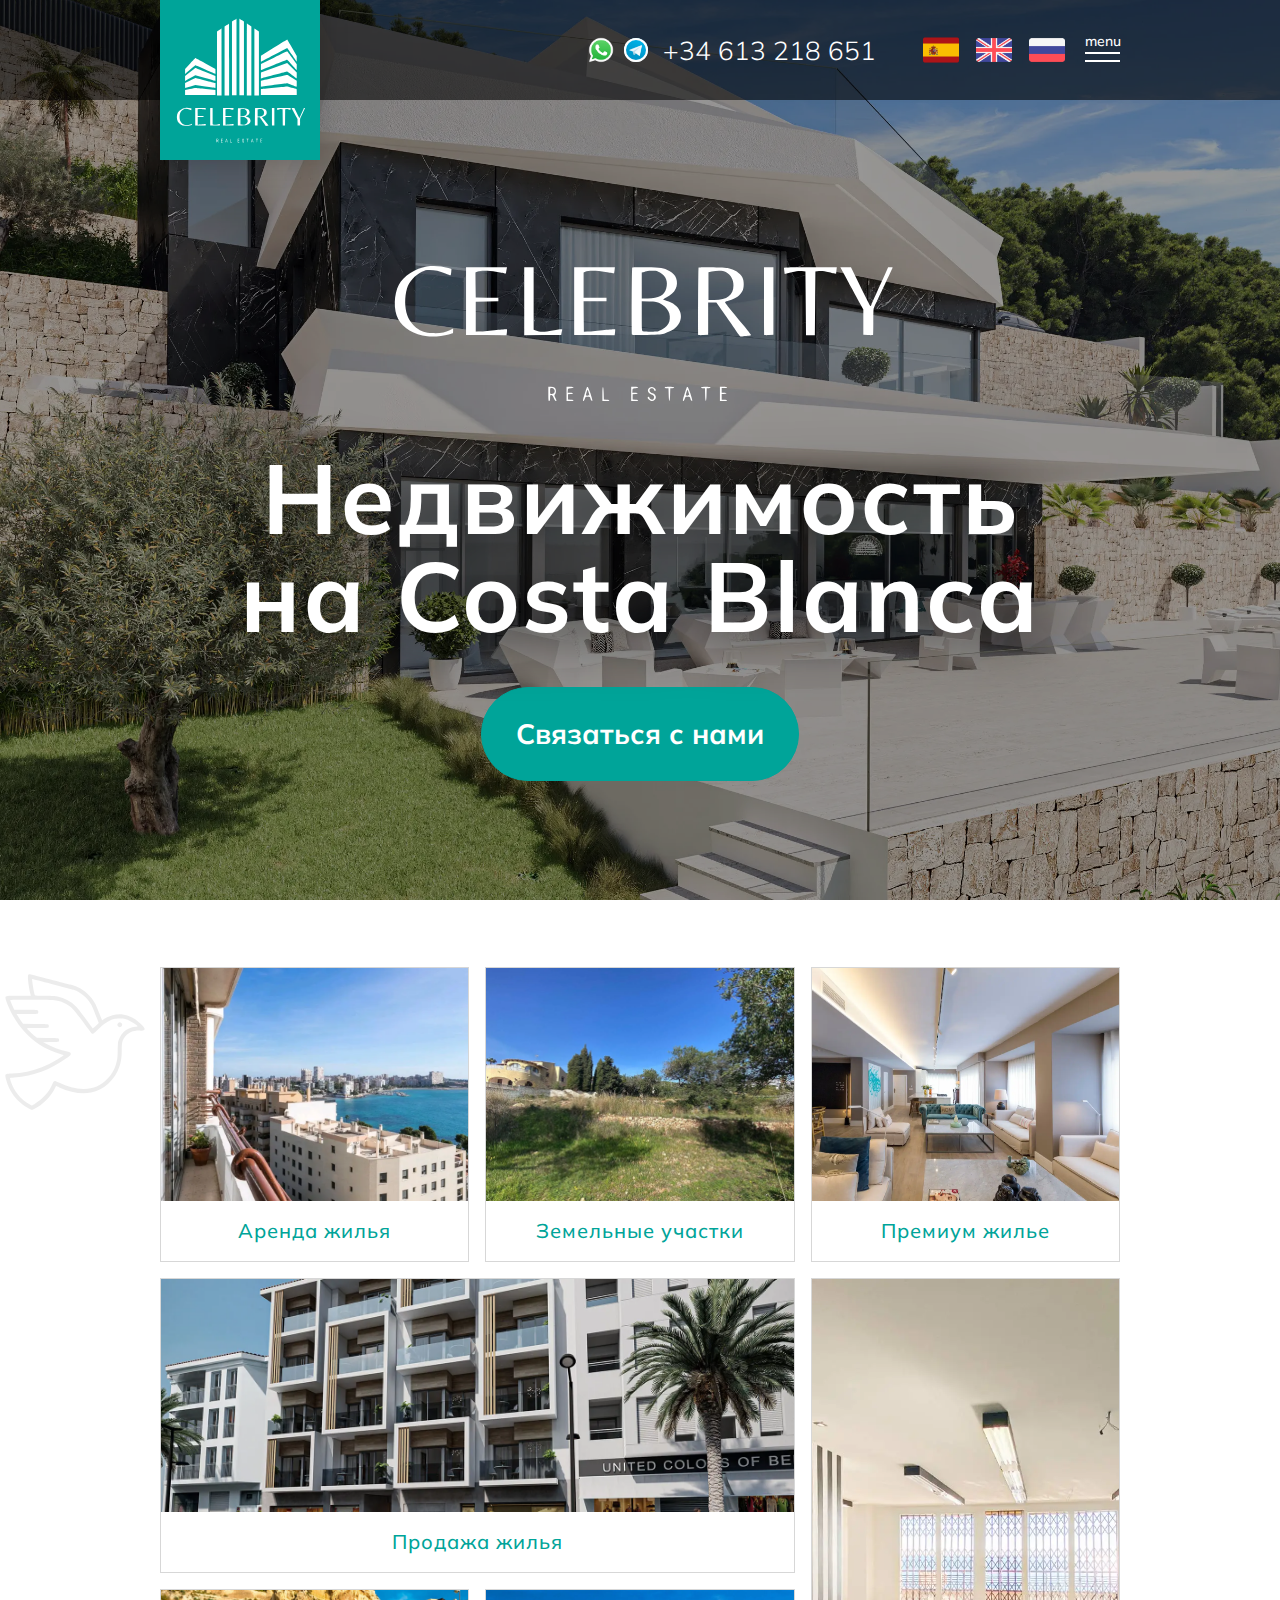
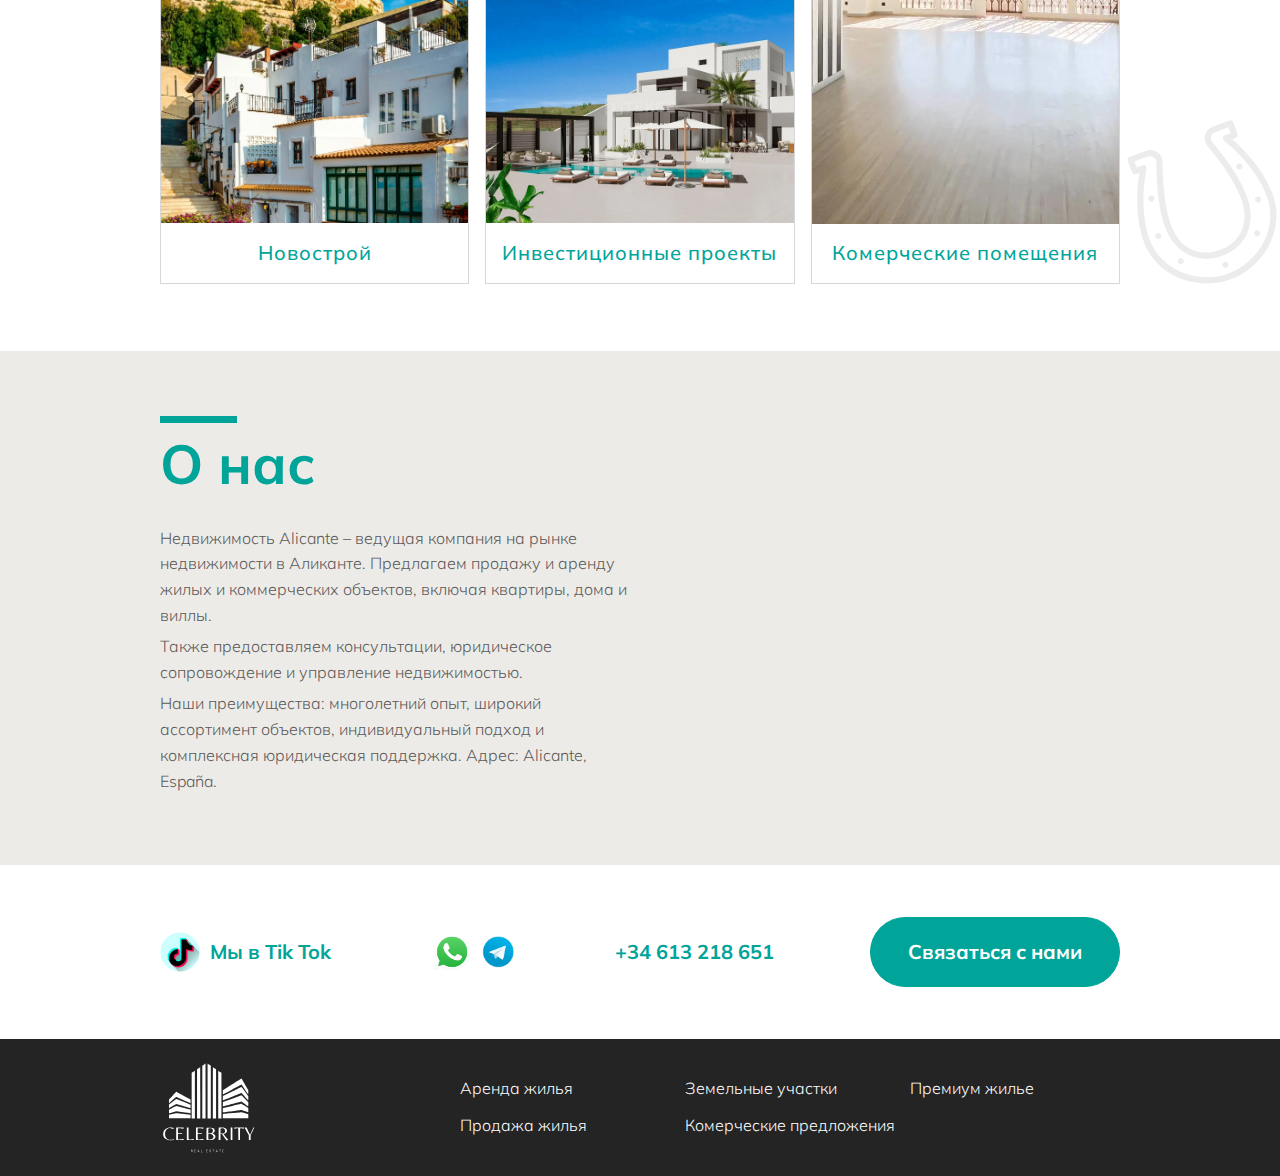
==== index.html @ 7ca01391 "Add files via upload" ====
<!DOCTYPE html>
<html lang="en">
   <head>
   <meta charset="UTF-8" />
   <meta http-equiv="X-UA-Compatible" content="IE=edge" />
   <meta name="viewport" content="width=device-width, initial-scale=1.0" />
   <link rel="stylesheet" href="css/style.min.css?_v=20241216195826" />
   <link rel="stylesheet" href="files/nouislider.min.css?_v=20241216195826" />
   <link rel="stylesheet" href="files/swiper-bundle.min.css?_v=20241216195826" />
   <title>Главная</title>
</head>

   <body>
      <header class="header">
   <div class="header__container _container">
      <div class="header__body">
         <div class="header__logo-container">
            <a href="/" class="header__logo">
               <img src="img/header-logo.svg" alt="" />
            </a>
         </div>
         <div class="header__contacns">
            <a href="" class="header__whatsapp">
               <picture><source srcset="img/whatsap.webp" type="image/webp"><img src="img/whatsap.png" alt="whatsap" /></picture>
            </a>
            <a href="" class="header__telegram">
               <picture><source srcset="img/telegram.webp" type="image/webp"><img src="img/telegram.png" alt="telegram" /></picture>
            </a>
            <a href="tel:+34 613 218 651" class="header__phone">+34 613 218 651</a>
         </div>
         <div class="header__lang">
            <a href="" class="header__lang-item">
               <picture><source srcset="img/spain.webp" type="image/webp"><img src="img/spain.png" alt="" /></picture>
            </a>
            <a href="" class="header__lang-item">
               <picture><source srcset="img/uk.webp" type="image/webp"><img src="img/uk.png" alt="" /></picture>
            </a>
            <a href="" class="header__lang-item">
               <picture><source srcset="img/russia.webp" type="image/webp"><img src="img/russia.png" alt="" /></picture>
            </a>
         </div>
         
         <div class="header__menu menu">
            <button type="button" class="menu__icon icon-menu">
               <span></span>
            </button>
            <nav class="menu__body">
               <ul class="menu__list">
                  <li><a href="about.html" class="menu__link">Про нас</a></li>
                  <li><a href="contact.html" class="menu__link">Контакты</a></li>
                  <li><a href="category.html" class="menu__link">Категории</a></li>
               </ul>
               <div class="header__lang-mobile">
                  <a href="" class="header__lang-item">
                     <picture><source srcset="img/spain.webp" type="image/webp"><img src="img/spain.png" alt="" /></picture>
                  </a>
                  <a href="" class="header__lang-item">
                     <picture><source srcset="img/uk.webp" type="image/webp"><img src="img/uk.png" alt="" /></picture>
                  </a>
                  <a href="" class="header__lang-item">
                     <picture><source srcset="img/russia.webp" type="image/webp"><img src="img/russia.png" alt="" /></picture>
                  </a>
               </div>
            </nav>
         </div>
      </div>
   </div>
</header>

      <main>
         <section class="main-block">
            <picture><source srcset="img/main-bg.webp" type="image/webp"><img src="img/main-bg.png" alt="bg" /></picture>
            <div class="main-block__body">
               <div class="main-block__logo">
                  <img src="img/logoррр.svg" alt="" />
               </div>
               <h1 class="main-block__title">
                  Недвижимость
                  <br />
                  на Costa Blanca
               </h1>
               <a href="#" class="main-block__button">Связаться с нами</a>
            </div>
         </section>
         <section class="main-categories">
            <div class="main-categories__container _container">
               <svg class="bird-svg">
                  <use xlink:href="img/sprite.svg#bird"></use>
               </svg>
               <svg class="podk-svg">
                  <use xlink:href="img/sprite.svg#podk"></use>
               </svg>
               <div class="main-categories__body">
                  <div class="main-categories__items">
                     <a href="usluga.html" class="main-categories__item">
                        <div class="main-categories__item-background">Аренда жилья</div>
                        <div class="main-categories__item-image">
                           <picture><source srcset="img/first-cat.webp" type="image/webp"><img src="img/first-cat.png" alt="category" /></picture>
                        </div>
                        <div class="main-categories__item-title">Аренда жилья</div>
                     </a>
                     <a href="usluga.html" class="main-categories__item">
                        <div class="main-categories__item-background">Земельные участки</div>
                        <div class="main-categories__item-image">
                           <picture><source srcset="img/second-cat.webp" type="image/webp"><img src="img/second-cat.png" alt="category" /></picture>
                        </div>
                        <div class="main-categories__item-title">Земельные участки</div>
                     </a>
                     <a href="usluga.html" class="main-categories__item">
                        <div class="main-categories__item-background">Премиум жилье</div>
                        <div class="main-categories__item-image">
                           <picture><source srcset="img/third-cat.webp" type="image/webp"><img src="img/third-cat.png" alt="category" /></picture>
                        </div>
                        <div class="main-categories__item-title">Премиум жилье</div>
                     </a>
                     <a href="usluga.html" class="main-categories__item item-width">
                        <div class="main-categories__item-background">Продажа жилья</div>
                        <div class="main-categories__item-image">
                           <picture><source srcset="img/fourth-cat.webp" type="image/webp"><img src="img/fourth-cat.png" alt="category" /></picture>
                        </div>
                        <div class="main-categories__item-title">Продажа жилья</div>
                     </a>
                     <a href="usluga.html" class="main-categories__item item-hight">
                        <div class="main-categories__item-background">Комерческие помещения</div>
                        <div class="main-categories__item-image">
                           <picture><source srcset="img/fifth-cat.webp" type="image/webp"><img src="img/fifth-cat.png" alt="category" /></picture>
                        </div>
                        <div class="main-categories__item-title">Комерческие помещения</div>
                     </a>
                     <a href="usluga.html" class="main-categories__item">
                        <div class="main-categories__item-background">Новострой</div>
                        <div class="main-categories__item-image">
                           <picture><source srcset="img/sisth-cat.webp" type="image/webp"><img src="img/sisth-cat.png" alt="category" /></picture>
                        </div>
                        <div class="main-categories__item-title">Новострой</div>
                     </a>
                     <a href="usluga.html" class="main-categories__item">
                        <div class="main-categories__item-background">Инвестиционные проекты</div>
                        <div class="main-categories__item-image">
                           <picture><source srcset="img/sevent-cat.webp" type="image/webp"><img src="img/sevent-cat.png" alt="category" /></picture>
                        </div>
                        <div class="main-categories__item-title">Инвестиционные проекты</div>
                     </a>
                  </div>
               </div>
            </div>
         </section>
         <section class="main-about">
            <div class="main-about__content">
               <div class="main-about__container _container">
                  <div class="main-about__body">
                     <h2 class="main-about__title">О нас</h2>
                     <div class="main-about__text">
                        <p>
                           Недвижимость Alicante – ведущая компания на рынке недвижимости в Аликанте. Предлагаем продажу и аренду жилых и
                           коммерческих объектов, включая квартиры, дома и виллы.
                        </p>
                        <p>Также предоставляем консультации, юридическое сопровождение и управление недвижимостью.</p>
                        <p>
                           Наши преимущества: многолетний опыт, широкий ассортимент объектов, индивидуальный подход и комплексная
                           юридическая поддержка. Адрес: Alicante, España.
                        </p>
                     </div>
                  </div>
               </div>
            </div>
            <div id="map" class="main-about__map">
               <iframe
                  src="https://www.google.com/maps/embed?pb=!1m18!1m12!1m3!1d8849.447703614947!2d-0.4992832993451067!3d38.354716152362414!2m3!1f0!2f0!3f0!3m2!1i1024!2i768!4f13.1!3m3!1m2!1s0xd6235da3b9dab4b%3A0x1d7da872ac0b81e3!2z0JDQu9C40LrQsNC90YLQtSwg0JjRgdC_0LDQvdC40Y8!5e0!3m2!1sru!2sua!4v1733934860591!5m2!1sru!2sua"
                  width="600"
                  height="450"
                  style="border: 0"
                  allowfullscreen=""
                  loading="lazy"
                  referrerpolicy="no-referrer-when-downgrade"></iframe>
            </div>
         </section>
         <section class="main-contacts">
            <div class="main-contacts__container _container">
               <div class="main-contacts__body">
                  <a href="#" class="main-contacts__tiktok">
                     <div class="main-contacts__tiktok-image">
                        <picture><source srcset="img/tik-tok.webp" type="image/webp"><img src="img/tik-tok.png" alt="tiktok" /></picture>
                     </div>
                     <div class="main-contacts__tiktok-text">Мы в Tik Tok</div>
                  </a>
                  <div class="main-contacts__contacns">
                     <a href="" class="main-contacts__whatsapp">
                        <picture><source srcset="img/whatsap.webp" type="image/webp"><img src="img/whatsap.png" alt="whatsap" /></picture>
                     </a>
                     <a href="" class="main-contacts__telegram">
                        <picture><source srcset="img/telegram.webp" type="image/webp"><img src="img/telegram.png" alt="telegram" /></picture>
                     </a>
                  </div>
                  <a href="tel:+34 613 218 651" class="main-contacts__phone">+34 613 218 651</a>
                  <a href="#" class="main-contacts__button">Связаться с нами</a>
               </div>
            </div>
         </section>
      </main>
      <footer class="footer">
   <div class="footer__container _container">
      <div class="footer__body">
         <a href="/" class="footer__logo">
            <img src="img/header-logo.svg" alt="" />
         </a>
         <div class="footer__menu">
            <nav class="footer__menu-body">
               <ul class="footer__menu-list">
                  <li><a href="" class="footer__menu-link">Аренда жилья</a></li>
                  <li><a href="" class="footer__menu-link">Земельные участки</a></li>
                  <li><a href="" class="footer__menu-link">Премиум жилье</a></li>
                  <li><a href="" class="footer__menu-link">Продажа жилья</a></li>
                  <li><a href="" class="footer__menu-link">Комерческие предложения</a></li>
               </ul>
            </nav>
         </div>
      </div>
   </div>
</footer>


      <script src="files/jquery-3.7.1.min.js?_v=20241216195826"></script>
      <script src="files/swiper-bundle.min.js?_v=20241216195826"></script>
      <script src="js/app.min.js?_v=20241216195826"></script>
   </body>
</html>
---- css/style.min.css ----
@charset "UTF-8";@font-face{font-family:Mulish;font-display:swap;src:url(../fonts/Mulish-Black.woff2) format("woff2"),url(../fonts/Mulish-Black.woff) format("woff");font-weight:900;font-style:normal}@font-face{font-family:Mulish;font-display:swap;src:url(../fonts/Mulish-Bold.woff2) format("woff2"),url(../fonts/Mulish-Bold.woff) format("woff");font-weight:700;font-style:normal}@font-face{font-family:Mulish;font-display:swap;src:url(../fonts/Mulish-ExtraBold.woff2) format("woff2"),url(../fonts/Mulish-ExtraBold.woff) format("woff");font-weight:800;font-style:normal}@font-face{font-family:Mulish;font-display:swap;src:url(../fonts/Mulish-ExtraLight.woff2) format("woff2"),url(../fonts/Mulish-ExtraLight.woff) format("woff");font-weight:200;font-style:normal}@font-face{font-family:Mulish;font-display:swap;src:url(../fonts/Mulish-Light.woff2) format("woff2"),url(../fonts/Mulish-Light.woff) format("woff");font-weight:300;font-style:normal}@font-face{font-family:Mulish;font-display:swap;src:url(../fonts/Mulish-Medium.woff2) format("woff2"),url(../fonts/Mulish-Medium.woff) format("woff");font-weight:500;font-style:normal}@font-face{font-family:Mulish;font-display:swap;src:url(../fonts/Mulish-SemiBold.woff2) format("woff2"),url(../fonts/Mulish-SemiBold.woff) format("woff");font-weight:600;font-style:normal}@font-face{font-family:Mulish;font-display:swap;src:url(../fonts/Mulish-Regular.woff2) format("woff2"),url(../fonts/Mulish-Regular.woff) format("woff");font-weight:400;font-style:normal}*{padding:0;margin:0;border:0}*,:after,:before{-webkit-box-sizing:border-box;box-sizing:border-box}:active,:focus{outline:0}a:active,a:focus{outline:0}aside,footer,header,nav{display:block}body,html{height:100%;width:100%;font-size:100%;line-height:1;font-size:14px;-ms-text-size-adjust:100%;-moz-text-size-adjust:100%;-webkit-text-size-adjust:100%}button,input,textarea{font-family:inherit}input::-ms-clear{display:none}button{cursor:pointer}button::-moz-focus-inner{padding:0;border:0}a,a:visited{text-decoration:none}a:hover{text-decoration:none}ul li{list-style:none}img{vertical-align:top}h1,h2,h3,h4,h5,h6{font-size:inherit;font-weight:400}body{overflow-x:hidden;background:#fff;font-family:Mulish}main{overflow:hidden}._container{max-width:1920px;margin:0 auto;padding:0 300px;width:100%}::-webkit-scrollbar{width:5px}::-webkit-scrollbar-thumb{width:3px;border-radius:40px;background:#00a499}._lock{overflow:hidden}.filter::after{content:"";position:fixed;top:0;left:0;width:100vw;height:100vh;background:rgba(119,119,119,.5058823529);z-index:100}.filter::before{content:"";position:fixed;top:50%;left:50%;width:150px;height:150px;-webkit-transform:translate(-50%,-50%);-ms-transform:translate(-50%,-50%);transform:translate(-50%,-50%);border:3px solid transparent;border-top:3px solid #00a499;border-bottom:3px solid #00a499;border-radius:50%;z-index:10;-webkit-animation:spin 1.8s linear infinite;animation:spin 1.8s linear infinite;z-index:101}@-webkit-keyframes spin{from{-webkit-transform:translate(-50%,-50%) rotate(0);transform:translate(-50%,-50%) rotate(0)}to{-webkit-transform:translate(-50%,-50%) rotate(360deg);transform:translate(-50%,-50%) rotate(360deg)}}@keyframes spin{from{-webkit-transform:translate(-50%,-50%) rotate(0);transform:translate(-50%,-50%) rotate(0)}to{-webkit-transform:translate(-50%,-50%) rotate(360deg);transform:translate(-50%,-50%) rotate(360deg)}}.header{display:-webkit-box;display:-ms-flexbox;display:flex;height:157px;top:0;background-color:rgba(0,0,0,.569);position:absolute;width:100%;z-index:100}.header.header-green{background-color:#00a499}.header.header-green .header__phone:hover{color:#fff;opacity:.7}.header__body{display:-webkit-box;display:-ms-flexbox;display:flex;width:100%;height:157px}.header__logo-container{display:-webkit-box;display:-ms-flexbox;display:flex;padding:26px;background-color:#00a499;width:205px;height:206px;-webkit-filter:drop-shadow(0 0 13.5px rgba(0, 0, 0, .2));filter:drop-shadow(0 0 13.5px rgba(0, 0, 0, .2))}.header__logo{display:-webkit-box;display:-ms-flexbox;display:flex;position:relative;width:155px;z-index:2}.header__logo img{position:absolute;top:0;left:0;width:100%;height:100%;-o-object-fit:cover;object-fit:cover;fill:#fff}.header__contacns{display:-webkit-box;display:-ms-flexbox;display:flex;-webkit-box-align:center;-ms-flex-align:center;align-items:center;margin-left:auto}.header__whatsapp{display:-webkit-box;display:-ms-flexbox;display:flex;position:relative;width:26px;height:26px;aspect-ratio:1/1;margin:0 5px}.header__whatsapp img{position:absolute;top:0;left:0;width:100%;height:100%;-o-object-fit:cover;object-fit:cover;-webkit-transition:all .1s;transition:all .1s}.header__whatsapp:hover img{-webkit-transform:scale(1.1);-ms-transform:scale(1.1);transform:scale(1.1);-webkit-transition:all .1s;transition:all .1s}.header__telegram{display:-webkit-box;display:-ms-flexbox;display:flex;-webkit-box-pack:center;-ms-flex-pack:center;justify-content:center;-webkit-box-align:center;-ms-flex-align:center;align-items:center;position:relative;width:24px;height:24px;aspect-ratio:1/1;margin:0 5px;-webkit-transition:all .1s;transition:all .1s;border-radius:50%;background:#fff;padding:2px}.header__telegram::before{content:"";position:absolute;top:0;left:0;width:100%;height:100%;border-radius:50%;border:2.3px solid #fff;z-index:3}.header__telegram img{position:absolute;top:0;left:0;width:100%;height:100%;-o-object-fit:cover;object-fit:cover}.header__telegram:hover{-webkit-transform:scale(1.1);-ms-transform:scale(1.1);transform:scale(1.1);-webkit-transition:all .1s;transition:all .1s}.header__phone{display:-webkit-box;display:-ms-flexbox;display:flex;font-size:26px;line-height:39px;color:#fff;font-weight:300;white-space:nowrap;margin-left:10px;-webkit-transition:all .3s;transition:all .3s}.header__phone:hover{color:#00a499;-webkit-transition:all .3s;transition:all .3s}.header__lang-mobile{display:none}.header__lang{display:-webkit-box;display:-ms-flexbox;display:flex;-webkit-box-align:center;-ms-flex-align:center;align-items:center;margin-left:30px}.header__lang-item{display:-webkit-box;display:-ms-flexbox;display:flex;width:36px;height:26px;position:relative;margin-left:17px;-webkit-transition:all .1s;transition:all .1s}.header__lang-item img{position:absolute;top:0;left:0;width:100%;height:100%;-o-object-fit:cover;object-fit:cover}.header__lang-item:hover{-webkit-transform:scale(.97);-ms-transform:scale(.97);transform:scale(.97);-webkit-transition:all .1s;transition:all .1s}.menu{margin:auto 0 auto 20px;display:-webkit-box;display:-ms-flexbox;display:flex}.menu__icon{display:-webkit-box;display:-ms-flexbox;display:flex;width:35px;height:38px;-webkit-box-align:center;-ms-flex-align:center;align-items:center;-webkit-box-pack:center;-ms-flex-pack:center;justify-content:center;background:0 0;position:relative;margin-top:5px;z-index:20}.menu__icon.show span{background:0 0;-webkit-transition:all .3s;transition:all .3s}.menu__icon.show span::before{font-size:0;width:70%;height:1px;background:#000;top:18px;-webkit-transform:rotate(45deg);-ms-transform:rotate(45deg);transform:rotate(45deg);-webkit-transition:all .3s;transition:all .3s}.menu__icon.show span::after{background:#000;height:1px;width:70%;-webkit-transform:rotate(-45deg);-ms-transform:rotate(-45deg);transform:rotate(-45deg);bottom:18px;-webkit-transition:all .3s;transition:all .3s}.menu__icon span{width:100%;height:2px;background:#fff;display:-webkit-box;display:-ms-flexbox;display:flex;-webkit-transition:all .3s;transition:all .3s}.menu__icon span::before{content:"menu";position:absolute;top:0;color:#fff;font-size:14px;line-height:100%;color:#fff;font-weight:500;-webkit-transition:all .3s;transition:all .3s}.menu__icon span::after{content:"";position:absolute;bottom:10px;width:100%;height:2px;background:#fff;-webkit-transition:all .3s;transition:all .3s}.menu__body{position:absolute;overflow:hidden;right:0;background:#fff;width:100%;height:100%;top:0;display:-webkit-box;display:-ms-flexbox;display:flex;-webkit-box-align:center;-ms-flex-align:center;align-items:center;display:flex;width:0;opacity:0;visibility:hidden;-webkit-transition:all .6s;transition:all .6s;z-index:10}.menu__body.show{width:100%;opacity:1;visibility:visible;-webkit-transition:all .6s;transition:all .6s}.menu__list{display:-webkit-box;display:-ms-flexbox;display:flex;max-width:1210px;margin:0 auto;width:100%;padding-left:40px;-webkit-box-pack:center;-ms-flex-pack:center;justify-content:center;-webkit-box-align:center;-ms-flex-align:center;align-items:center}.menu__list li{margin:0 15px}.menu__list li a{font-size:26px;line-height:120%;color:#000;font-weight:400;-webkit-transition:all .3s;transition:all .3s}.menu__list li a:hover{color:#00a499;-webkit-transition:all .3s;transition:all .3s}.main-block{position:relative;width:100%;min-height:100vh;display:-webkit-box;display:-ms-flexbox;display:flex;-webkit-box-pack:center;-ms-flex-pack:center;justify-content:center;-webkit-box-align:center;-ms-flex-align:center;align-items:center;padding-top:200px;background-color:rgba(0,0,0,.388)}.main-block img{position:absolute;top:0;left:0;width:100%;height:100%;-o-object-fit:cover;object-fit:cover;z-index:-1}.main-block__body{display:-webkit-box;display:-ms-flexbox;display:flex;-webkit-box-orient:vertical;-webkit-box-direction:normal;-ms-flex-direction:column;flex-direction:column;-webkit-box-pack:center;-ms-flex-pack:center;justify-content:center;-webkit-box-align:center;-ms-flex-align:center;align-items:center}.main-block__logo{display:-webkit-box;display:-ms-flexbox;display:flex;width:536px;height:145px;position:relative;margin-bottom:44px;z-index:2}.main-block__logo img{position:absolute;top:0;left:0;width:100%;height:100%;-o-object-fit:cover;object-fit:cover}.main-block__title{font-size:98px;letter-spacing:2px;text-align:center;color:#fff;font-weight:700;-webkit-filter:drop-shadow(1.59px 2.544px 28.5px #000);filter:drop-shadow(1.59px 2.544px 28.5px #000);margin-bottom:42px}.main-block__button{display:-webkit-box;display:-ms-flexbox;display:flex;-webkit-box-pack:center;-ms-flex-pack:center;justify-content:center;-webkit-box-align:center;-ms-flex-align:center;align-items:center;font-size:28px;line-height:100%;color:#fffffe;font-weight:700;width:318px;height:94px;border-radius:47px;background-color:#00a499;border:1px solid #00a499;-webkit-transition:all .3s;transition:all .3s;text-align:center;margin-bottom:60px}.main-block__button:hover{color:#00a499;background:#fff;-webkit-transition:all .3s;transition:all .3s}.main-categories{padding:67px 0}.main-categories.categories-page{padding:0}.main-categories.categories-page .bird-svg{top:20px}.main-categories__container{position:relative}.main-categories__body{display:-webkit-box;display:-ms-flexbox;display:flex;-webkit-box-orient:vertical;-webkit-box-direction:normal;-ms-flex-direction:column;flex-direction:column}.main-categories__title{font-size:68px;line-height:150%;color:#00a499;font-weight:700;margin-bottom:30px;display:-webkit-box;display:-ms-flexbox;display:flex;-webkit-box-orient:vertical;-webkit-box-direction:normal;-ms-flex-direction:column;flex-direction:column}.main-categories__title::before{content:"";width:77px;height:9px;background-color:#00a499}.main-categories__items{display:-ms-grid;display:grid;-ms-grid-columns:(1fr)[3];grid-template-columns:repeat(3,1fr);gap:16px}.main-categories__item{display:-webkit-box;display:-ms-flexbox;display:flex;-webkit-box-orient:vertical;-webkit-box-direction:normal;-ms-flex-direction:column;flex-direction:column;background-color:#fff;border:1px solid #d7d7d7;height:295px;position:relative}.main-categories__item:hover .main-categories__item-background{opacity:.929;-webkit-transition:all .3s;transition:all .3s}.main-categories__item.item-width{-ms-grid-column:1;-ms-grid-column-span:2;grid-column:1/3}.main-categories__item.item-width .main-categories__item-background::before{content:"";position:absolute;top:15px;left:15px;width:90%;height:75%;border-top:1px solid #fff;border-left:1px solid #fff}.main-categories__item.item-width .main-categories__item-background::after{content:"";position:absolute;bottom:15px;right:15px;width:90%;height:75%;border-bottom:1px solid #fff;border-right:1px solid #fff}.main-categories__item.item-hight{height:100%;-ms-grid-column:3;-ms-grid-column-span:1;grid-column:3/4;-ms-grid-row:2;-ms-grid-row-span:2;grid-row:2/4}.main-categories__item.item-hight .main-categories__item-title{height:66px}.main-categories__item.item-hight .main-categories__item-background::before{content:"";position:absolute;top:15px;left:15px;width:80%;height:88%;border-top:1px solid #fff;border-left:1px solid #fff}.main-categories__item.item-hight .main-categories__item-background::after{content:"";position:absolute;bottom:15px;right:15px;width:80%;height:88%;border-bottom:1px solid #fff;border-right:1px solid #fff}.main-categories__item-background{position:absolute;width:100%;height:100%;background-color:#00a399;border:1px solid #b2b2b4;z-index:5;display:-webkit-box;display:-ms-flexbox;display:flex;-webkit-box-pack:center;-ms-flex-pack:center;justify-content:center;-webkit-box-align:center;-ms-flex-align:center;align-items:center;text-align:center;font-size:24px;letter-spacing:1px;line-height:155%;color:#fff;font-weight:700;padding:30px;opacity:0;-webkit-transition:all .3s;transition:all .3s}.main-categories__item-background::before{content:"";position:absolute;top:15px;left:15px;width:80%;height:75%;border-top:1px solid #fff;border-left:1px solid #fff}.main-categories__item-background::after{content:"";position:absolute;bottom:15px;right:15px;width:80%;height:75%;border-bottom:1px solid #fff;border-right:1px solid #fff}.main-categories__item-image{display:-webkit-box;display:-ms-flexbox;display:flex;width:100%;height:100%;position:relative}.main-categories__item-image img{position:absolute;top:0;left:0;width:100%;height:100%;-o-object-fit:cover;object-fit:cover}.main-categories__item-title{display:-webkit-box;display:-ms-flexbox;display:flex;-webkit-box-align:center;-ms-flex-align:center;align-items:center;-webkit-box-pack:center;-ms-flex-pack:center;justify-content:center;font-size:24px;letter-spacing:1px;line-height:100%;color:#00a499;font-weight:500;padding:0 10px;height:75px;text-align:center}.bird-svg{position:absolute;left:0;top:0;width:301px;height:292px;opacity:.071}.podk-svg{position:absolute;right:0;-webkit-transform:rotate(-20deg);-ms-transform:rotate(-20deg);transform:rotate(-20deg);bottom:0;width:282px;height:307px;opacity:.071}.main-about{background:#edebe7}.main-about__container{display:-webkit-box;display:-ms-flexbox;display:flex;-webkit-box-align:center;-ms-flex-align:center;align-items:center}.main-about__body{width:50%;padding:65px 0}.main-about__content{-webkit-box-flex:0;-ms-flex:0 0 100%;flex:0 0 100%;display:-webkit-box;display:-ms-flexbox;display:flex}.main-about__title{font-size:68px;line-height:150%;color:#00a499;font-weight:700;margin-bottom:30px;display:-webkit-box;display:-ms-flexbox;display:flex;-webkit-box-orient:vertical;-webkit-box-direction:normal;-ms-flex-direction:column;flex-direction:column}.main-about__title::before{content:"";width:77px;height:9px;background-color:#00a499}.main-about__text{display:-webkit-box;display:-ms-flexbox;display:flex;-webkit-box-orient:vertical;-webkit-box-direction:normal;-ms-flex-direction:column;flex-direction:column}.main-about__text p{font-size:16px;line-height:162%;color:#5a5959;font-weight:300;font-family:Mulish;margin-bottom:5px}.main-about__map iframe{max-width:100%;width:100%}.main-contacts{display:-webkit-box;display:-ms-flexbox;display:flex;padding:52px 0}.main-contacts__body{display:-webkit-box;display:-ms-flexbox;display:flex;-webkit-box-align:center;-ms-flex-align:center;align-items:center;-webkit-box-pack:justify;-ms-flex-pack:justify;justify-content:space-between;max-width:1100px;margin:0 auto}.main-contacts__tiktok{display:-webkit-box;display:-ms-flexbox;display:flex;-webkit-box-align:center;-ms-flex-align:center;align-items:center;margin-right:10px}.main-contacts__tiktok img{position:absolute;top:0;left:0;width:100%;height:100%;-o-object-fit:cover;object-fit:cover}.main-contacts__tiktok:hover .main-contacts__tiktok-image{-webkit-transform:scale(1.1);-ms-transform:scale(1.1);transform:scale(1.1);-webkit-transition:all .1s;transition:all .1s}.main-contacts__tiktok-image{display:-webkit-box;display:-ms-flexbox;display:flex;position:relative;width:52px;height:52px;margin-right:10px;-webkit-transition:all .1s;transition:all .1s}.main-contacts__tiktok-image img{position:absolute;top:0;left:0;width:100%;height:100%;-o-object-fit:cover;object-fit:cover}.main-contacts__tiktok-text{font-size:26px;line-height:150%;color:#00a499;font-weight:700;white-space:nowrap}.main-contacts__contacns{display:-webkit-box;display:-ms-flexbox;display:flex;-webkit-box-align:center;-ms-flex-align:center;align-items:center;margin:0 10px}.main-contacts__whatsapp{display:-webkit-box;display:-ms-flexbox;display:flex;position:relative;width:52px;height:52px;margin:0 5px;-webkit-transition:all .1s;transition:all .1s}.main-contacts__whatsapp img{position:absolute;top:0;left:0;width:100%;height:100%;-o-object-fit:cover;object-fit:cover;-webkit-transition:all .1s;transition:all .1s}.main-contacts__whatsapp:hover img{-webkit-transform:scale(1.1);-ms-transform:scale(1.1);transform:scale(1.1);-webkit-transition:all .1s;transition:all .1s}.main-contacts__telegram{display:-webkit-box;display:-ms-flexbox;display:flex;position:relative;width:42px;height:42px;margin:0 5px;-webkit-transition:all .1s;transition:all .1s}.main-contacts__telegram img{position:absolute;top:0;left:0;width:100%;height:100%;-o-object-fit:cover;object-fit:cover}.main-contacts__telegram:hover{-webkit-transform:scale(1.1);-ms-transform:scale(1.1);transform:scale(1.1);-webkit-transition:all .1s;transition:all .1s}.main-contacts__phone{display:-webkit-box;display:-ms-flexbox;display:flex;font-size:26px;line-height:150%;color:#00a499;font-weight:700;white-space:nowrap;margin:0 10px;-webkit-transition:all .3s;transition:all .3s}.main-contacts__phone:hover{opacity:.7;-webkit-transition:all .3s;transition:all .3s}.main-contacts__button{display:-webkit-box;display:-ms-flexbox;display:flex;-webkit-box-pack:center;-ms-flex-pack:center;justify-content:center;-webkit-box-align:center;-ms-flex-align:center;align-items:center;font-size:28px;line-height:100%;color:#fffffe;font-weight:700;width:318px;height:94px;border-radius:47px;background-color:#00a499;border:1px solid #00a499;-webkit-transition:all .3s;transition:all .3s;text-align:center;margin-left:10px}.main-contacts__button:hover{color:#00a499;background:#fff;-webkit-transition:all .3s;transition:all .3s}.footer{background-color:#242424}.footer__body{display:-webkit-box;display:-ms-flexbox;display:flex;-webkit-box-align:center;-ms-flex-align:center;align-items:center;-webkit-box-pack:justify;-ms-flex-pack:justify;justify-content:space-between;padding:22px 0}.footer__logo{display:-webkit-box;display:-ms-flexbox;display:flex;width:96px;height:93px;position:relative}.footer__logo img{position:absolute;top:0;left:0;width:100%;height:100%;-o-object-fit:cover;object-fit:cover}.footer__menu-list{display:-webkit-box;display:-ms-flexbox;display:flex}.footer__menu-list a{font-size:16px;line-height:137%;color:#fff;font-weight:300;margin-left:30px;-webkit-transition:all .3s;transition:all .3s}.footer__menu-list a:hover{color:#00a399;-webkit-transition:all .3s;transition:all .3s}.breadcrumbs{padding:228px 0 30px}.breadcrumbs__body{display:-webkit-box;display:-ms-flexbox;display:flex;-ms-flex-wrap:wrap;flex-wrap:wrap}.breadcrumbs__first{font-size:14px;line-height:100%;color:#5a5959;font-weight:400;white-space:nowrap;padding:5px 0}.breadcrumbs__slasch{font-size:14px;line-height:100%;color:#5a5959;font-weight:400;margin:0 5px;padding:5px 0}.breadcrumbs__second{font-size:14px;line-height:100%;color:#5a5959;font-weight:400;white-space:nowrap;padding:5px 0}.breadcrumbs__third{font-size:14px;line-height:100%;color:#5a5959;font-weight:400;white-space:nowrap;padding:5px 0}.breadcrumbs__fourth{font-size:14px;line-height:100%;color:#5a5959;font-weight:400;white-space:nowrap;padding:5px 0}.breadcrumbs__fifth{font-size:14px;line-height:100%;color:#00a499;font-weight:400;white-space:nowrap;padding:5px 0}.contact__map{position:relative;width:100%;padding-bottom:24%}.contact__map iframe{position:absolute;top:0;left:0;width:100%;height:100%;-o-object-fit:cover;object-fit:cover}.usluga__container{position:relative}.usluga__container .bird-svg{top:100px;left:0}.usluga__container .podk-svg{bottom:70px;right:0;left:auto}.usluga__body{display:-webkit-box;display:-ms-flexbox;display:flex;-webkit-box-orient:vertical;-webkit-box-direction:normal;-ms-flex-direction:column;flex-direction:column}.usluga__title{font-size:68px;line-height:150%;color:#00a499;font-weight:700;margin-bottom:30px;display:-webkit-box;display:-ms-flexbox;display:flex;-webkit-box-orient:vertical;-webkit-box-direction:normal;-ms-flex-direction:column;flex-direction:column}.usluga__title::before{content:"";width:77px;height:9px;background-color:#00a499}.usluga-filter-title{font-size:20px;letter-spacing:1px;line-height:40px;color:#00a499;font-weight:700;margin-bottom:15px;white-space:nowrap}.usluga-filters{display:-webkit-box;display:-ms-flexbox;display:flex;-webkit-box-pack:justify;-ms-flex-pack:justify;justify-content:space-between;padding:30px 25px;border:1px solid #b2b2b4;margin-bottom:38px}.usluga-filter{display:-webkit-box;display:-ms-flexbox;display:flex;-webkit-box-orient:vertical;-webkit-box-direction:normal;-ms-flex-direction:column;flex-direction:column;width:100%;margin:0 20px}.usluga-filter__select{position:relative;width:100%;position:relative;display:-webkit-box;display:-ms-flexbox;display:flex}.usluga-filter__select.rotate::before{-webkit-transform:rotate(180deg) translateY(50%);-ms-transform:rotate(180deg) translateY(50%);transform:rotate(180deg) translateY(50%);-webkit-transition:all .3s;transition:all .3s}.usluga-filter__select::before{content:"";position:absolute;right:10px;top:50%;width:13px;height:7px;background:url(../img/arrow.svg) 0 0/100% 100% no-repeat;-webkit-transform:translateY(-50%);-ms-transform:translateY(-50%);transform:translateY(-50%);cursor:pointer;-webkit-transition:all .3s;transition:all .3s}.usluga-filter__select span{font-size:16px;letter-spacing:0;line-height:113%;color:#5a5959;font-weight:500;padding:9px 32px 9px 12px;border-radius:5px;background-color:#f2f2f2;border:1px solid #d9d9d9;width:100%;display:-webkit-box;display:-ms-flexbox;display:flex;cursor:pointer}.usluga-filter__select ul{border-radius:5px;background-color:#f2f2f2;border:1px solid #d9d9d9;position:absolute;top:100%;width:100%;display:none;z-index:10;-webkit-transform:translateY(3px);-ms-transform:translateY(3px);transform:translateY(3px)}.usluga-filter__select li{font-size:16px;letter-spacing:0;line-height:105%;color:#5a5959;font-weight:500;padding:5px 13px;cursor:pointer}.usluga-filter__select li:hover{color:#00a499}.filter-price{display:-webkit-box;display:-ms-flexbox;display:flex;width:100%;max-width:201px}.filter-price .price-range{display:-webkit-box;display:-ms-flexbox;display:flex;width:100%;-webkit-box-pack:justify;-ms-flex-pack:justify;justify-content:space-between;margin-bottom:15px;-webkit-box-align:center;-ms-flex-align:center;align-items:center;font-size:16px;letter-spacing:0;color:#5a5959;font-weight:500}.filter-price .price-range span{display:-webkit-box;display:-ms-flexbox;display:flex;border-radius:5px;background-color:#f2f2f2;border:1px solid #d9d9d9;padding:10px;width:80px}.filter-price #price-slider{height:5px;width:190px;left:4px}.filter-price .noUi-handle{-webkit-box-shadow:none;box-shadow:none;border:none}.filter-price .noUi-horizontal .noUi-handle{width:13px;height:13px;aspect-ratio:1/1;border-radius:50%;background-color:#00a499;top:-4px}.filter-price .noUi-horizontal .noUi-handle::before{display:none}.filter-price .noUi-horizontal .noUi-handle::after{display:none}.filter-price .noUi-target{border:none;background:#ecebe7}.filter-price .noUi-horizontal .noUi-handle{right:-7px;cursor:pointer}.filter-location svg{fill:#00a499;width:14px;height:19px}.filter-area{max-width:120px}.filter-area svg{fill:#00a499;width:17px;height:16px}.filter-room .usluga-filter-title{display:-webkit-box;display:-ms-flexbox;display:flex;-webkit-box-align:center;-ms-flex-align:center;align-items:center}.no-webp .filter-room .usluga-filter-title::before{background:url(../img/room.png) 0 0/100% 100% no-repeat}.filter-room .usluga-filter-title::before{content:"";width:17px;height:18px;margin-right:6px}.filter-type .usluga-filter-title{display:-webkit-box;display:-ms-flexbox;display:flex;-webkit-box-align:center;-ms-flex-align:center;align-items:center}.no-webp .filter-type .usluga-filter-title::before{background:url(../img/home.png) 0 0/100% 100% no-repeat}.filter-type .usluga-filter-title::before{content:"";width:20px;height:18px;margin-right:5px}.usluga__items{display:-ms-grid;display:grid;-ms-grid-columns:(1fr)[3];grid-template-columns:repeat(3,1fr);gap:36px 17px;margin-bottom:47px}.usluga__item{display:-webkit-box;display:-ms-flexbox;display:flex;-webkit-box-orient:vertical;-webkit-box-direction:normal;-ms-flex-direction:column;flex-direction:column;background-color:#fff;border:1px solid #b2b2b4}.usluga__item:hover .usluga__item-title{text-decoration:underline;-webkit-transition:all .3s;transition:all .3s}.usluga__item:hover .usluga__item-image img{-webkit-transform:scale(1.1);-ms-transform:scale(1.1);transform:scale(1.1);-webkit-transition:all .3s;transition:all .3s}.usluga__item-image{position:relative;width:100%;padding-bottom:55%;overflow:hidden}.usluga__item-image img{position:absolute;top:0;left:0;width:100%;height:100%;-o-object-fit:cover;object-fit:cover;-webkit-transition:all .3s;transition:all .3s}.usluga__item-content{display:-webkit-box;display:-ms-flexbox;display:flex;-webkit-box-orient:vertical;-webkit-box-direction:normal;-ms-flex-direction:column;flex-direction:column;padding:22px 20px}.usluga__item-title{font-size:24px;letter-spacing:1px;line-height:141%;text-transform:uppercase;color:#00a499;font-weight:700;margin-bottom:32px;-webkit-transition:all .3s;transition:all .3s}.usluga__item-khars{display:-webkit-box;display:-ms-flexbox;display:flex;-webkit-box-orient:vertical;-webkit-box-direction:normal;-ms-flex-direction:column;flex-direction:column;margin-bottom:38px}.usluga__item-khar{display:-ms-grid;display:grid;-ms-grid-columns:35px 1fr;grid-template-columns:35px 1fr;font-size:24px;line-height:100%;color:#5a5959;font-weight:500}.usluga__item-khar:nth-child(1) svg{width:25px;height:24px}.usluga__item-khar:nth-child(2) svg{width:22px;height:15px;margin-top:5px}.usluga__item-khar:nth-child(3) svg{width:17px;height:23px}.usluga__item-khar:nth-child(4) svg{width:17px;height:21px}.usluga__item-khar:not(:last-child){margin-bottom:20px}.usluga__item-khar svg{fill:#00a499;margin-right:12px}.usluga__item-ptice{font-size:44px;letter-spacing:1px;line-height:100%;color:#00a499;font-weight:800}.usluga__more{font-size:24px;cursor:pointer;color:#00a499;font-weight:500;display:-webkit-box;display:-ms-flexbox;display:flex;-webkit-box-align:center;-ms-flex-align:center;align-items:center;margin:0 auto;-webkit-transition:all .3s;transition:all .3s}.usluga__more:hover svg{-webkit-transform:rotate(170deg);-ms-transform:rotate(170deg);transform:rotate(170deg);-webkit-transition:all .8s;transition:all .8s}.usluga__more svg{width:39px;height:39px;fill:#00a499;margin-left:15px;-webkit-transition:all .8s;transition:all .8s}.usluga-filters-icon{display:none}.usluga-filters__btn{display:none}.usluga__none-posts{-webkit-box-pack:center;-ms-flex-pack:center;justify-content:center;-webkit-box-align:center;-ms-flex-align:center;align-items:center;font-size:26px;text-align:center;-webkit-transition:all .3s;transition:all .3s;color:#00a499;line-height:125%;font-weight:700;-ms-grid-column:1;-ms-grid-column-span:3;grid-column:1/4;padding:20px;display:none}.usluga__none-posts.show{display:-webkit-box;display:-ms-flexbox;display:flex}.single__body{display:-webkit-box;display:-ms-flexbox;display:flex;-webkit-box-orient:vertical;-webkit-box-direction:normal;-ms-flex-direction:column;flex-direction:column}.single__top{display:-webkit-box;display:-ms-flexbox;display:flex;margin-bottom:30px}.single__images{display:-webkit-box;display:-ms-flexbox;display:flex;-webkit-box-orient:vertical;-webkit-box-direction:normal;-ms-flex-direction:column;flex-direction:column;width:100%;height:540px;max-width:600px}.single__content{display:-webkit-box;display:-ms-flexbox;display:flex;-webkit-box-orient:vertical;-webkit-box-direction:normal;-ms-flex-direction:column;flex-direction:column;padding:0 42px}.single__title{font-size:38px;line-height:115%;text-transform:uppercase;color:#00a499;font-weight:700;margin-bottom:50px}.single__item-khars{display:-webkit-box;display:-ms-flexbox;display:flex;-webkit-box-orient:vertical;-webkit-box-direction:normal;-ms-flex-direction:column;flex-direction:column;margin-bottom:50px}.single__item-khars a:hover{color:#00a499;-webkit-transition:all .3s;transition:all .3s}.single__item-khar{display:-ms-grid;display:grid;-ms-grid-columns:38px 1fr;grid-template-columns:38px 1fr;font-size:24px;line-height:105%;-webkit-box-align:start;-ms-flex-align:start;align-items:start;color:#5a5959;font-weight:500;-webkit-transition:all .3s;transition:all .3s}.single__item-khar:nth-child(1) svg{width:25px;height:24px}.single__item-khar:nth-child(2) svg{width:22px;height:15px;margin-top:5px}.single__item-khar:nth-child(3) svg{width:17px;height:23px}.single__item-khar:nth-child(4) svg{width:17px;height:21px}.single__item-khar:not(:last-child){margin-bottom:18px}.single__item-khar svg{fill:#00a499}.single__price{font-size:44px;letter-spacing:1px;line-height:186%;color:#00a499;font-weight:800}.single__button{max-width:200px;border-radius:30px;line-height:110%;border:1px solid #00a499;font-size:18px;padding:19px 24px 19px 24px;-webkit-transition:all .3s;transition:all .3s;color:#00a499;font-weight:700;display:-webkit-box;display:-ms-flexbox;display:flex;-webkit-box-pack:center;-ms-flex-pack:center;justify-content:center;-webkit-box-align:center;-ms-flex-align:center;align-items:center;cursor:pointer}.single__button:hover{background:#00a499;color:#fff;-webkit-transition:all .3s;transition:all .3s}.single__description{display:-webkit-box;display:-ms-flexbox;display:flex;-webkit-box-orient:vertical;-webkit-box-direction:normal;-ms-flex-direction:column;flex-direction:column;margin-bottom:20px}.single__description p{font-size:16px;line-height:162%;color:#5a5959;font-weight:300}.swiper-button-next,.swiper-button-prev{display:-webkit-box;display:-ms-flexbox;display:flex;-webkit-box-pack:center;-ms-flex-pack:center;justify-content:center;-webkit-box-align:center;-ms-flex-align:center;align-items:center;width:43px;height:43px;min-width:43px;border-radius:50%;background-color:#fff;padding:10px}.swiper-button-next::after,.swiper-button-prev::after{display:none}.swiper-button-next svg,.swiper-button-prev svg{fill:#00a399;width:100%;height:100%}.swiper-button-next.swiper-button-disabled,.swiper-button-prev.swiper-button-disabled{opacity:.7!important}.swiper-button-next.swiper-button-disabled svg,.swiper-button-prev.swiper-button-disabled svg{fill:#000}.swiper{width:100%;height:100%;margin-left:auto;margin-right:auto}.swiper-slide{background-size:cover;background-position:center;cursor:pointer}.mySwiper2{height:100%;width:100%;margin-bottom:5px}.mySwiper{height:17%;-webkit-box-sizing:border-box;box-sizing:border-box}.mySwiper .swiper-slide{width:100%;opacity:.7}.mySwiper .swiper-slide-thumb-active{opacity:1}.swiper-slide img{display:block;width:100%;height:100%;-o-object-fit:cover;object-fit:cover}.image-popup{position:fixed;top:0;left:0;width:100%;height:100%;background:rgba(0,0,0,.8);display:-webkit-box;display:-ms-flexbox;display:flex;-webkit-box-align:center;-ms-flex-align:center;align-items:center;-webkit-box-pack:center;-ms-flex-pack:center;justify-content:center;z-index:1000}.image-popup .swiper{width:80%;height:80%}.swiper-wrapper{width:100%;height:100%}.swiper-wrapper.swiper-slide{position:relative;width:85%;height:85%}.swiper-wrapper.swiper-slide img{position:absolute;top:0;left:0;width:100%;height:100%;-o-object-fit:cover;object-fit:cover}.popup-close{position:absolute;top:32px;right:32px;font-size:30px;color:#fff;cursor:pointer}.popup-button-next,.popup-button-prev{position:absolute;top:50%;width:44px;height:44px;min-width:44px;border-radius:50%;-webkit-transform:translateY(-50%);-ms-transform:translateY(-50%);transform:translateY(-50%);font-size:36px;background:#fff;display:-webkit-box;display:-ms-flexbox;display:flex;-webkit-box-pack:center;-ms-flex-pack:center;justify-content:center;-webkit-box-align:center;-ms-flex-align:center;align-items:center;cursor:pointer;padding:10px;z-index:1001}.popup-button-next svg,.popup-button-prev svg{width:100%;height:100%;fill:#00a399}.popup-button-prev{left:30px!important}.popup-button-next{right:30px!important}@media (min-width:768px){.main-about__map{position:relative;-webkit-box-flex:0;-ms-flex:0 0 44%;flex:0 0 44%;height:auto;-webkit-transform:translate(-100%,0);-ms-transform:translate(-100%,0);transform:translate(-100%,0)}.main-about__map iframe{position:absolute;width:100%;height:100%;top:0;left:0;-o-object-fit:cover;object-fit:cover}.main-about{display:-webkit-box;display:-ms-flexbox;display:flex}}@media (max-width:1800px){.bird-svg{width:220px}.podk-svg{width:220px}._container{padding:0 230px}}@media (max-width:1650px){.footer__menu-list{display:-ms-grid;display:grid;-ms-grid-columns:(1fr)[3];grid-template-columns:repeat(3,1fr);gap:15px 0}.footer__menu-list a{margin-left:15px}.bird-svg{width:190px;height:190px}.podk-svg{width:190px;height:190px}._container{padding:0 200px}.usluga-filter-title{font-size:18px}.usluga-filter{margin:0 15px}.filter-location svg{width:12px;height:14px}.filter-area{max-width:120px}.filter-area svg{width:15px;height:14px}.no-webp .filter-room .usluga-filter-title::before{background:url(../img/room.png) 0 0/100% 100% no-repeat}.filter-room .usluga-filter-title::before{content:"";width:14px;height:15px}.no-webp .filter-type .usluga-filter-title::before{background:url(../img/home.png) 0 0/100% 100% no-repeat}.filter-type .usluga-filter-title::before{content:"";width:16px;height:15px}.usluga__container .podk-svg{bottom:90px}.usluga__container .bird-svg{top:140px}.usluga__item-title{font-size:22px}.usluga__item-khar{font-size:22px}.usluga__item-ptice{font-size:40px}.usluga__more{font-size:22px}.usluga__more svg{width:32px;height:32px}.single__title{font-size:34px}.single__content{padding-right:0}.main-categories.categories-page .bird-svg{top:50px}}@media (max-width:1500px){.usluga-filter{margin:0 10px}.single__images{max-width:550px}}@media (max-width:1400px){.bird-svg{width:150px;height:150px}.podk-svg{width:150px;height:150px}._container{padding:0 160px}.header__logo-container{width:160px;height:160px;padding:15px}.header{height:100px}.header__body{height:100px}.main-categories__item-title{font-size:20px}.main-about__title{font-size:55px;margin-bottom:20px}.usluga__title{font-size:55px;margin-bottom:20px}.main-categories__title{font-size:55px;margin-bottom:20px}.main-categories__title::before{height:7px}.main-about__title::before{height:7px}.usluga__title::before{height:7px}.main-contacts__button{height:70px;width:250px;font-size:20px}.main-contacts__phone{font-size:20px}.main-contacts__tiktok-text{font-size:20px}.main-contacts__telegram{width:32px;height:32px}.main-contacts__whatsapp{width:40px;height:40px}.main-contacts__tiktok-image{width:40px;height:40px}.usluga-filter-title{font-size:16px}.usluga-filter__select span{font-size:14px}.usluga-filter__select li{font-size:14px}.filter-location svg{width:10px;height:12px}.filter-area{max-width:120px}.filter-area svg{width:13px;height:12px}.no-webp .filter-room .usluga-filter-title::before{background:url(../img/room.png) 0 0/100% 100% no-repeat}.filter-room .usluga-filter-title::before{content:"";width:12px;height:13px}.no-webp .filter-type .usluga-filter-title::before{background:url(../img/home.png) 0 0/100% 100% no-repeat}.filter-type .usluga-filter-title::before{content:"";width:14px;height:13px}.usluga__item-title{font-size:20px;margin-bottom:20px}.usluga__item-khar{font-size:20px}.usluga__item-ptice{font-size:36px}.usluga__item-khars{margin-bottom:25px}.usluga__more{font-size:20px}.usluga__more svg{width:28px;height:28px}.breadcrumbs{padding-top:190px}.single__title{font-size:30px}.single__images{max-width:500px}.single__item-khar{font-size:22px}.single__price{font-size:40px}}@media (max-width:1250px){._container{padding:0 140px}.header__logo-container{width:100px;height:100px}.bird-svg{width:130px;height:130px}.podk-svg{width:130px;height:130px}.header{height:70px}.header__body{height:70px}.header__phone{font-size:18px}.header__whatsapp{width:20px;height:20px}.header__telegram{width:18px;height:18px}.header__lang-item{width:25px;height:20px}.main-block__logo{width:400px;height:100px}.main-block__title{font-size:75px}.main-block__button{font-size:20px}.main-block__button{width:250px;height:70px}.main-categories__item-title{font-size:18px;padding:15px 10px}.footer__menu-list{display:-ms-grid;display:grid;-ms-grid-columns:(1fr)[2];grid-template-columns:repeat(2,1fr);gap:15px 10px}.usluga__item-title{font-size:18px}.usluga__item-ptice{font-size:30px}.usluga__item-khar{font-size:18px}.usluga__item-khar:nth-child(1) svg{width:22px;height:20px}.usluga__item-khar:nth-child(2) svg{width:20px;height:14px;margin-top:3px}.usluga__item-khar:nth-child(3) svg{width:15px;height:19px}.usluga__item-khar:nth-child(4) svg{width:17px;height:21px}.usluga__item-khar:not(:last-child){margin-bottom:15px}.usluga__item-khar svg{fill:#00a499;margin-right:10px}.usluga__item-khar{-ms-grid-columns:30px 1fr;grid-template-columns:30px 1fr}.usluga__item-content{padding:15px}.usluga-filters{-ms-flex-wrap:wrap;flex-wrap:wrap}.filter-price{width:30%}.filter-location{width:30%;max-width:100%}.filter-area{width:30%;max-width:100%}.filter-room{width:47%}.filter-type{width:47%}.breadcrumbs{padding-top:125px}.single__images{width:50%;height:450px}.single__title{font-size:28px;margin-bottom:30px}.single__content{padding-left:30px}.single__item-khars{margin-bottom:30px}.single__item-khar{font-size:20px}.menu__list li a{font-size:20px}.contact__map{padding-bottom:35%}}@media (max-width:1080px){.main-block__title{font-size:60px}.single__title{font-size:26px}.single__price{font-size:38px}.contact__map{padding-bottom:40%}}@media (max-width:992px){.main-about__title{font-size:40px}.usluga__title{font-size:40px;line-height:120%}.main-categories__title{font-size:40px;line-height:120%}.main-about__title::before{width:55px;height:5px;margin-bottom:15px}.main-categories__title::before{width:55px;height:5px;margin-bottom:15px}.usluga__title::before{width:55px;height:5px;margin-bottom:10px}.main-about__body{padding:40px 0}._container{width:100%;padding:0 25px}.main-categories__items{-ms-grid-columns:(1fr)[2];grid-template-columns:repeat(2,1fr)}.main-categories__container{padding:0 130px}.main-categories__item.item-width{-ms-grid-column:1;-ms-grid-column-span:1;grid-column:1/2}.main-categories__item.item-hight{-ms-grid-column:2;-ms-grid-column-span:1;grid-column:2/3}.bird-svg{width:120px;height:120px}.podk-svg{width:120px;height:120px}.usluga__container .podk-svg{display:none}.usluga__container .bird-svg{display:none}.usluga__items{-ms-grid-columns:(1fr)[2];grid-template-columns:repeat(2,1fr)}.menu__list li a{font-size:18px}.contact__map{padding-bottom:50%}}@media (max-width:767px){.main-about__body{width:100%}.main-block__logo{width:300px;height:90px}.main-block__title{font-size:45px}.usluga__title{font-size:45px}.main-categories__title{font-size:45px}.main-block__button{font-size:16px;width:220px;height:55px}.main-about__map{position:relative;width:100%;padding-bottom:75%}.main-about__map iframe{position:absolute;top:0;left:0;width:100%;height:100%;-o-object-fit:cover;object-fit:cover}.main-contacts__button{font-size:16px;width:100%;height:60px;padding:15px 20px}.main-contacts__phone{font-size:18px}.main-contacts__body{-ms-flex-wrap:wrap;flex-wrap:wrap}.main-contacts__tiktok{width:45%;margin:0;-webkit-box-pack:end;-ms-flex-pack:end;justify-content:end;-webkit-box-orient:horizontal;-webkit-box-direction:reverse;-ms-flex-direction:row-reverse;flex-direction:row-reverse}.main-contacts__tiktok-text{margin-right:10px}.main-contacts__tiktok-image{margin:0}.main-contacts__contacns{width:45%;margin:0;-webkit-box-pack:start;-ms-flex-pack:start;justify-content:start}.main-contacts__phone{width:100%;margin:25px;-webkit-box-pack:center;-ms-flex-pack:center;justify-content:center}.main-contacts__button{margin:0 auto}.main-contacts{padding:40px 0}.footer__body{display:-webkit-box;display:-ms-flexbox;display:flex;-webkit-box-orient:vertical;-webkit-box-direction:normal;-ms-flex-direction:column;flex-direction:column}.footer__logo{margin-bottom:30px}.footer__menu-list a{margin-left:0}.main-categories{padding:40px 0}.header__whatsapp{width:30px;height:30px;margin:0 8px}.header__telegram{width:28px;height:28px;margin:0 8px}.header__phone{font-size:0;display:-webkit-box;display:-ms-flexbox;display:flex;-webkit-box-pack:center;-ms-flex-pack:center;justify-content:center;-webkit-box-align:center;-ms-flex-align:center;align-items:center;margin:0 8px;position:relative;width:28px;height:28px}.header__phone::after{content:"";position:absolute;top:0;left:0;width:100%;height:100%;border-radius:50%;border:2.3px solid #fff;z-index:3}.no-webp .header__phone::before{background:url(../img/phone.png) 0 0/100% 100% no-repeat}.header__phone::before{content:"";border-radius:50%;width:28px;height:28px}.header__contacns{margin:0 10px 0 auto}.header__lang{margin:0}.header__lang{display:none}.main-about__title{font-size:32px;margin-bottom:10px}.usluga__title{font-size:32px;margin-bottom:30px}.main-categories__title{font-size:32px;margin-bottom:30px}.main-categories__items{display:-webkit-box;display:-ms-flexbox;display:flex;-webkit-box-orient:vertical;-webkit-box-direction:normal;-ms-flex-direction:column;flex-direction:column}.main-categories__item{height:100%}.main-categories__item-image{padding-bottom:55%}.main-categories__container{padding:0 90px}.bird-svg{width:80px;height:80px}.podk-svg{width:80px;height:80px}.usluga-filters{display:none;top:90px;left:0;z-index:20;width:100%;z-index:10;background:#fff}.usluga-filters.open{display:-webkit-box;display:-ms-flexbox;display:flex}.usluga__body{position:relative}.usluga-filter{width:100%;max-width:100%;margin:0}.usluga-filter:not(:last-child){margin-bottom:25px}.filter-price #price-slider{width:98%}.usluga-filters-icon{display:-webkit-box;display:-ms-flexbox;display:flex;-webkit-box-align:center;-ms-flex-align:center;align-items:center;margin-bottom:30px;margin-top:10px;cursor:pointer;font-size:16px;line-height:100%;color:#5a5959;font-weight:500}.usluga-filters-icon svg{width:25px;height:25px;fill:#00a499;margin-right:10px}.usluga-filter__select span{font-size:16px}.usluga-filter__select li{font-size:16px;padding-top:10px;padding-bottom:10px}.usluga-filter-title{margin-bottom:10px}.usluga__none-posts{font-size:18px}.single__top{-webkit-box-orient:vertical;-webkit-box-direction:normal;-ms-flex-direction:column;flex-direction:column}.single__content{padding:0}.single__images{width:100%;margin-bottom:30px;max-width:100%}.single__title{font-size:24px}.single__item-khar:not(:last-child){margin-bottom:16px}.single__item-khar{font-size:18px}.single__item-khar:nth-child(1) svg{width:22px;height:20px}.single__item-khar:nth-child(2) svg{width:20px;height:14px;margin-top:3px}.single__item-khar:nth-child(3) svg{width:15px;height:19px}.single__item-khar:nth-child(4) svg{width:17px;height:21px}.single__item-khar:not(:last-child){margin-bottom:15px}.single__item-khar svg{fill:#00a499;margin-right:10px}.single__button{max-width:100%;text-align:center;margin-top:20px;padding:15px 20px}.single__price{font-size:36px}.popup-button-next,.popup-button-prev{display:none}.menu__list{-webkit-box-orient:vertical;-webkit-box-direction:normal;-ms-flex-direction:column;flex-direction:column}.menu__body{display:-webkit-box;display:-ms-flexbox;display:flex;-webkit-box-orient:vertical;-webkit-box-direction:normal;-ms-flex-direction:column;flex-direction:column}.menu__body.show{height:100vh;width:60%;-webkit-box-align:start;-ms-flex-align:start;align-items:start;padding:100px 30px 40px 30px}.menu__list{padding:0;-webkit-box-pack:start;-ms-flex-pack:start;justify-content:start;margin:0;-webkit-box-align:end;-ms-flex-align:end;align-items:end}.menu__list li{margin:10px 0}.header__lang-mobile{display:-webkit-box;display:-ms-flexbox;display:flex;margin-top:auto;width:100%;-webkit-box-pack:justify;-ms-flex-pack:justify;justify-content:space-between}.header__lang-mobile .header__lang-item{width:35px;height:30px;margin:0 10px}.menu__list li a{font-size:20px}}@media (max-width:600px){.usluga__items{display:-webkit-box;display:-ms-flexbox;display:flex;-webkit-box-orient:vertical;-webkit-box-direction:normal;-ms-flex-direction:column;flex-direction:column}.usluga{padding-bottom:30px}.menu__body.show{width:75%}.contact__map{padding-bottom:60%}}@media (max-width:550px){.main-block__logo{width:260px;height:65px}.breadcrumbs{padding-top:100px}.main-block__title{font-size:30px}.header__logo-container{width:70px;height:70px;padding:10px}.header{height:60px}.header__body{height:60px}.main-contacts__tiktok{width:170px;margin-left:auto}.main-contacts__contacns{width:-webkit-fit-content;width:-moz-fit-content;width:fit-content;margin-right:auto;margin-left:10px}.footer__menu-list{display:-webkit-box;display:-ms-flexbox;display:flex;-webkit-box-orient:vertical;-webkit-box-direction:normal;-ms-flex-direction:column;flex-direction:column;-webkit-box-pack:center;-ms-flex-pack:center;justify-content:center;-webkit-box-align:center;-ms-flex-align:center;align-items:center;text-align:center}.footer__body{padding-bottom:40px}.main-categories__container{padding:0}._container{padding:0 15px}.bird-svg{display:none}.podk-svg{display:none}.contact__map{padding-bottom:75%}}@media (max-width:500px){.single__images{height:400px}}@media (max-width:450px){.single__images{height:350px}.menu__body.show{width:85%}}.webp .filter-room .usluga-filter-title::before{background:url(../img/room.webp) 0 0/100% 100% no-repeat}.webp .filter-type .usluga-filter-title::before{background:url(../img/home.webp) 0 0/100% 100% no-repeat}@media (max-width:1650px){.webp .filter-room .usluga-filter-title::before{background:url(../img/room.webp) 0 0/100% 100% no-repeat}}@media (max-width:1650px){.webp .filter-type .usluga-filter-title::before{background:url(../img/home.webp) 0 0/100% 100% no-repeat}}@media (max-width:1400px){.webp .filter-room .usluga-filter-title::before{background:url(../img/room.webp) 0 0/100% 100% no-repeat}}@media (max-width:1400px){.webp .filter-type .usluga-filter-title::before{background:url(../img/home.webp) 0 0/100% 100% no-repeat}}@media (max-width:767px){.webp .header__phone::before{background:url(../img/phone.webp) 0 0/100% 100% no-repeat}}
---- files/nouislider.min.css ----
.noUi-target,.noUi-target *{-webkit-touch-callout:none;-webkit-tap-highlight-color:transparent;-webkit-user-select:none;-ms-touch-action:none;touch-action:none;-ms-user-select:none;-moz-user-select:none;user-select:none;-moz-box-sizing:border-box;box-sizing:border-box}.noUi-target{position:relative}.noUi-base,.noUi-connects{width:100%;height:100%;position:relative;z-index:1}.noUi-connects{overflow:hidden;z-index:0}.noUi-connect,.noUi-origin{will-change:transform;position:absolute;z-index:1;top:0;right:0;height:100%;width:100%;-ms-transform-origin:0 0;-webkit-transform-origin:0 0;-webkit-transform-style:preserve-3d;transform-origin:0 0;transform-style:flat}.noUi-txt-dir-rtl.noUi-horizontal .noUi-origin{left:0;right:auto}.noUi-vertical .noUi-origin{top:-100%;width:0}.noUi-horizontal .noUi-origin{height:0}.noUi-handle{-webkit-backface-visibility:hidden;backface-visibility:hidden;position:absolute}.noUi-touch-area{height:100%;width:100%}.noUi-state-tap .noUi-connect,.noUi-state-tap .noUi-origin{-webkit-transition:transform .3s;transition:transform .3s}.noUi-state-drag *{cursor:inherit!important}.noUi-horizontal{height:18px}.noUi-horizontal .noUi-handle{width:34px;height:28px;right:-17px;top:-6px}.noUi-vertical{width:18px}.noUi-vertical .noUi-handle{width:28px;height:34px;right:-6px;bottom:-17px}.noUi-txt-dir-rtl.noUi-horizontal .noUi-handle{left:-17px;right:auto}.noUi-target{background:#FAFAFA;border-radius:4px;border:1px solid #D3D3D3;box-shadow:inset 0 1px 1px #F0F0F0,0 3px 6px -5px #BBB}.noUi-connects{border-radius:3px}.noUi-connect{background:#3FB8AF}.noUi-draggable{cursor:ew-resize}.noUi-vertical .noUi-draggable{cursor:ns-resize}.noUi-handle{border:1px solid #D9D9D9;border-radius:3px;background:#FFF;cursor:default;box-shadow:inset 0 0 1px #FFF,inset 0 1px 7px #EBEBEB,0 3px 6px -3px #BBB}.noUi-active{box-shadow:inset 0 0 1px #FFF,inset 0 1px 7px #DDD,0 3px 6px -3px #BBB}.noUi-handle:after,.noUi-handle:before{content:"";display:block;position:absolute;height:14px;width:1px;background:#E8E7E6;left:14px;top:6px}.noUi-handle:after{left:17px}.noUi-vertical .noUi-handle:after,.noUi-vertical .noUi-handle:before{width:14px;height:1px;left:6px;top:14px}.noUi-vertical .noUi-handle:after{top:17px}[disabled] .noUi-connect{background:#B8B8B8}[disabled] .noUi-handle,[disabled].noUi-handle,[disabled].noUi-target{cursor:not-allowed}.noUi-pips,.noUi-pips *{-moz-box-sizing:border-box;box-sizing:border-box}.noUi-pips{position:absolute;color:#999}.noUi-value{position:absolute;white-space:nowrap;text-align:center}.noUi-value-sub{color:#ccc;font-size:10px}.noUi-marker{position:absolute;background:#CCC}.noUi-marker-sub{background:#AAA}.noUi-marker-large{background:#AAA}.noUi-pips-horizontal{padding:10px 0;height:80px;top:100%;left:0;width:100%}.noUi-value-horizontal{-webkit-transform:translate(-50%,50%);transform:translate(-50%,50%)}.noUi-rtl .noUi-value-horizontal{-webkit-transform:translate(50%,50%);transform:translate(50%,50%)}.noUi-marker-horizontal.noUi-marker{margin-left:-1px;width:2px;height:5px}.noUi-marker-horizontal.noUi-marker-sub{height:10px}.noUi-marker-horizontal.noUi-marker-large{height:15px}.noUi-pips-vertical{padding:0 10px;height:100%;top:0;left:100%}.noUi-value-vertical{-webkit-transform:translate(0,-50%);transform:translate(0,-50%);padding-left:25px}.noUi-rtl .noUi-value-vertical{-webkit-transform:translate(0,50%);transform:translate(0,50%)}.noUi-marker-vertical.noUi-marker{width:5px;height:2px;margin-top:-1px}.noUi-marker-vertical.noUi-marker-sub{width:10px}.noUi-marker-vertical.noUi-marker-large{width:15px}.noUi-tooltip{display:block;position:absolute;border:1px solid #D9D9D9;border-radius:3px;background:#fff;color:#000;padding:5px;text-align:center;white-space:nowrap}.noUi-horizontal .noUi-tooltip{-webkit-transform:translate(-50%,0);transform:translate(-50%,0);left:50%;bottom:120%}.noUi-vertical .noUi-tooltip{-webkit-transform:translate(0,-50%);transform:translate(0,-50%);top:50%;right:120%}.noUi-horizontal .noUi-origin>.noUi-tooltip{-webkit-transform:translate(50%,0);transform:translate(50%,0);left:auto;bottom:10px}.noUi-vertical .noUi-origin>.noUi-tooltip{-webkit-transform:translate(0,-18px);transform:translate(0,-18px);top:auto;right:28px}
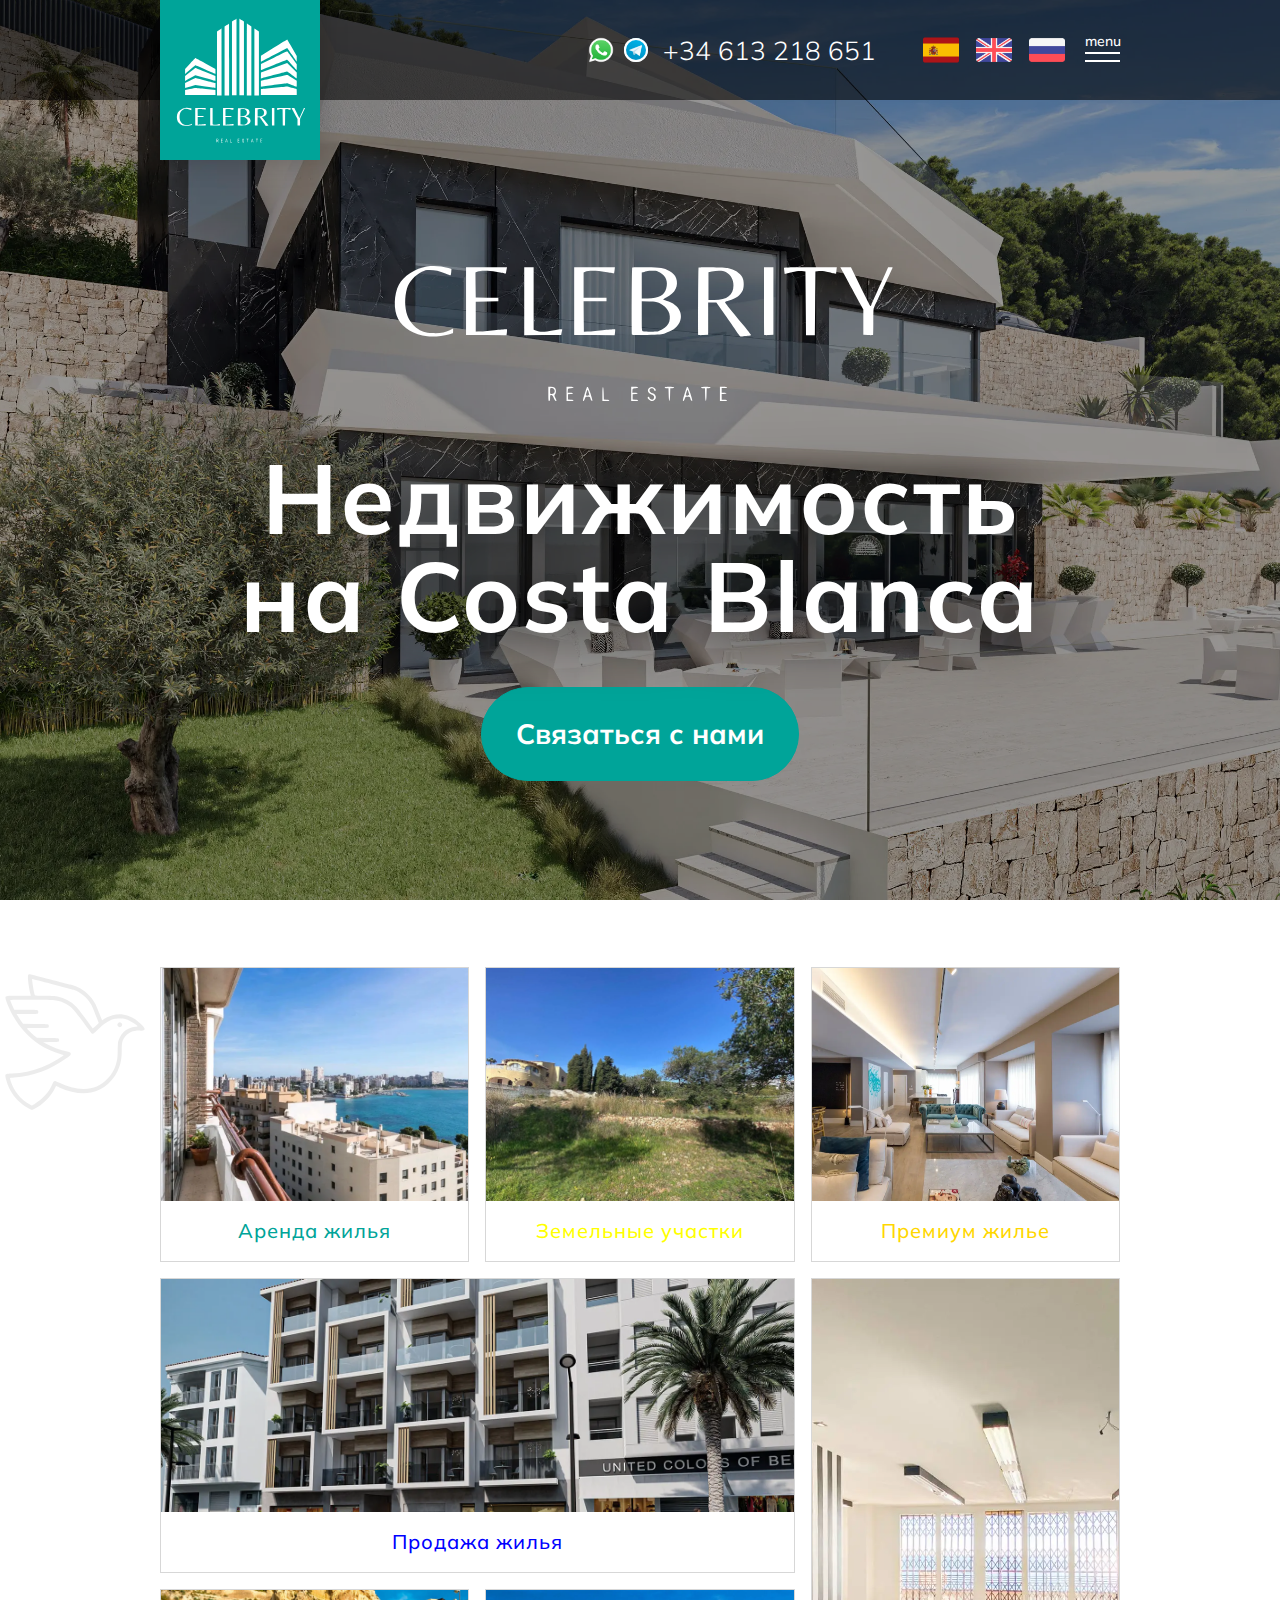
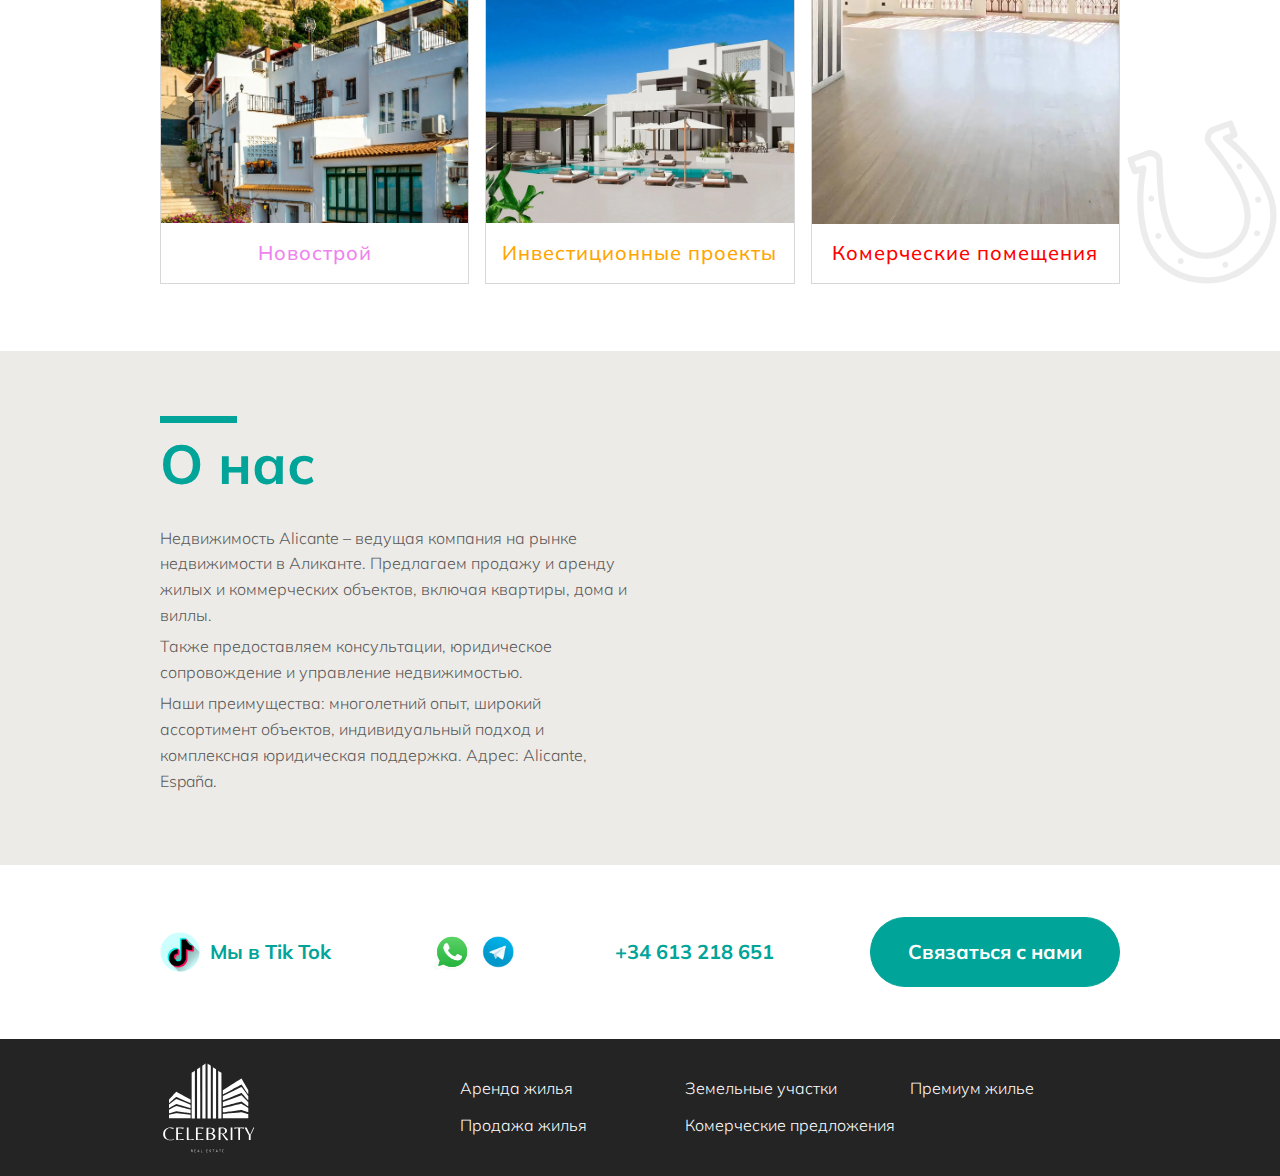
==== commit 3eef610c: "Add files via upload" ====
--- a/index.html
+++ b/index.html
@@ -4,9 +4,9 @@
    <meta charset="UTF-8" />
    <meta http-equiv="X-UA-Compatible" content="IE=edge" />
    <meta name="viewport" content="width=device-width, initial-scale=1.0" />
-   <link rel="stylesheet" href="css/style.min.css?_v=20241216195826" />
-   <link rel="stylesheet" href="files/nouislider.min.css?_v=20241216195826" />
-   <link rel="stylesheet" href="files/swiper-bundle.min.css?_v=20241216195826" />
+   <link rel="stylesheet" href="css/style.min.css?_v=20241219162852" />
+   <link rel="stylesheet" href="files/nouislider.min.css?_v=20241219162852" />
+   <link rel="stylesheet" href="files/swiper-bundle.min.css?_v=20241219162852" />
    <title>Главная</title>
 </head>
 
@@ -79,7 +79,7 @@
                   <br />
                   на Costa Blanca
                </h1>
-               <a href="#" class="main-block__button">Связаться с нами</a>
+               <a href="javascript:void(0);" class="main-block__button">Связаться с нами</a>
             </div>
          </section>
          <section class="main-categories">
@@ -92,49 +92,49 @@
                </svg>
                <div class="main-categories__body">
                   <div class="main-categories__items">
-                     <a href="usluga.html" class="main-categories__item">
+                     <a href="usluga.html" class="main-categories__item main-categories__item-green">
                         <div class="main-categories__item-background">Аренда жилья</div>
                         <div class="main-categories__item-image">
                            <picture><source srcset="img/first-cat.webp" type="image/webp"><img src="img/first-cat.png" alt="category" /></picture>
                         </div>
                         <div class="main-categories__item-title">Аренда жилья</div>
                      </a>
-                     <a href="usluga.html" class="main-categories__item">
+                     <a href="usluga.html" class="main-categories__item main-categories__item-yellow">
                         <div class="main-categories__item-background">Земельные участки</div>
                         <div class="main-categories__item-image">
                            <picture><source srcset="img/second-cat.webp" type="image/webp"><img src="img/second-cat.png" alt="category" /></picture>
                         </div>
                         <div class="main-categories__item-title">Земельные участки</div>
                      </a>
-                     <a href="usluga.html" class="main-categories__item">
+                     <a href="usluga.html" class="main-categories__item main-categories__item-gold">
                         <div class="main-categories__item-background">Премиум жилье</div>
                         <div class="main-categories__item-image">
                            <picture><source srcset="img/third-cat.webp" type="image/webp"><img src="img/third-cat.png" alt="category" /></picture>
                         </div>
                         <div class="main-categories__item-title">Премиум жилье</div>
                      </a>
-                     <a href="usluga.html" class="main-categories__item item-width">
+                     <a href="usluga.html" class="main-categories__item item-width main-categories__item-blue">
                         <div class="main-categories__item-background">Продажа жилья</div>
                         <div class="main-categories__item-image">
                            <picture><source srcset="img/fourth-cat.webp" type="image/webp"><img src="img/fourth-cat.png" alt="category" /></picture>
                         </div>
                         <div class="main-categories__item-title">Продажа жилья</div>
                      </a>
-                     <a href="usluga.html" class="main-categories__item item-hight">
+                     <a href="usluga.html" class="main-categories__item item-hight main-categories__item-red">
                         <div class="main-categories__item-background">Комерческие помещения</div>
                         <div class="main-categories__item-image">
                            <picture><source srcset="img/fifth-cat.webp" type="image/webp"><img src="img/fifth-cat.png" alt="category" /></picture>
                         </div>
                         <div class="main-categories__item-title">Комерческие помещения</div>
                      </a>
-                     <a href="usluga.html" class="main-categories__item">
+                     <a href="usluga.html" class="main-categories__item main-categories__item-violet">
                         <div class="main-categories__item-background">Новострой</div>
                         <div class="main-categories__item-image">
                            <picture><source srcset="img/sisth-cat.webp" type="image/webp"><img src="img/sisth-cat.png" alt="category" /></picture>
                         </div>
                         <div class="main-categories__item-title">Новострой</div>
                      </a>
-                     <a href="usluga.html" class="main-categories__item">
+                     <a href="usluga.html" class="main-categories__item main-categories__item-orange">
                         <div class="main-categories__item-background">Инвестиционные проекты</div>
                         <div class="main-categories__item-image">
                            <picture><source srcset="img/sevent-cat.webp" type="image/webp"><img src="img/sevent-cat.png" alt="category" /></picture>
@@ -193,12 +193,25 @@
                      </a>
                   </div>
                   <a href="tel:+34 613 218 651" class="main-contacts__phone">+34 613 218 651</a>
-                  <a href="#" class="main-contacts__button">Связаться с нами</a>
+                  <a href="javascript:void(0);" class="main-contacts__button">Связаться с нами</a>
                </div>
             </div>
          </section>
       </main>
       <footer class="footer">
+   <div class="form-popup">
+      <div class="form-popup__body">
+         <div class="form-popup__close">х</div>
+         <div class="form-popup__title">Оставьте свои контактные данные</div>
+         <div class="form-popup__text">Мы свяжемся с Вами в ближайшее время</div>
+         <form action="">
+            <input type="text" placeholder="Имя" />
+            <input type="tel" id="phone" name="phone" pattern="[0-9]{3}-[0-9]{3}-[0-9]{4}" placeholder="номер телефона" />
+            <input type="email" placeholder="Электронная почта" />
+            <input class="form-popup__btn" type="submit" value="Отправить" />
+         </form>
+      </div>
+   </div>
    <div class="footer__container _container">
       <div class="footer__body">
          <a href="/" class="footer__logo">
@@ -220,8 +233,8 @@
 </footer>
 
 
-      <script src="files/jquery-3.7.1.min.js?_v=20241216195826"></script>
-      <script src="files/swiper-bundle.min.js?_v=20241216195826"></script>
-      <script src="js/app.min.js?_v=20241216195826"></script>
+      <script src="files/jquery-3.7.1.min.js?_v=20241219162852"></script>
+      <script src="files/swiper-bundle.min.js?_v=20241219162852"></script>
+      <script src="js/app.min.js?_v=20241219162852"></script>
    </body>
 </html>
--- a/css/style.min.css
+++ b/css/style.min.css
@@ -1 +1 @@
-@charset "UTF-8";@font-face{font-family:Mulish;font-display:swap;src:url(../fonts/Mulish-Black.woff2) format("woff2"),url(../fonts/Mulish-Black.woff) format("woff");font-weight:900;font-style:normal}@font-face{font-family:Mulish;font-display:swap;src:url(../fonts/Mulish-Bold.woff2) format("woff2"),url(../fonts/Mulish-Bold.woff) format("woff");font-weight:700;font-style:normal}@font-face{font-family:Mulish;font-display:swap;src:url(../fonts/Mulish-ExtraBold.woff2) format("woff2"),url(../fonts/Mulish-ExtraBold.woff) format("woff");font-weight:800;font-style:normal}@font-face{font-family:Mulish;font-display:swap;src:url(../fonts/Mulish-ExtraLight.woff2) format("woff2"),url(../fonts/Mulish-ExtraLight.woff) format("woff");font-weight:200;font-style:normal}@font-face{font-family:Mulish;font-display:swap;src:url(../fonts/Mulish-Light.woff2) format("woff2"),url(../fonts/Mulish-Light.woff) format("woff");font-weight:300;font-style:normal}@font-face{font-family:Mulish;font-display:swap;src:url(../fonts/Mulish-Medium.woff2) format("woff2"),url(../fonts/Mulish-Medium.woff) format("woff");font-weight:500;font-style:normal}@font-face{font-family:Mulish;font-display:swap;src:url(../fonts/Mulish-SemiBold.woff2) format("woff2"),url(../fonts/Mulish-SemiBold.woff) format("woff");font-weight:600;font-style:normal}@font-face{font-family:Mulish;font-display:swap;src:url(../fonts/Mulish-Regular.woff2) format("woff2"),url(../fonts/Mulish-Regular.woff) format("woff");font-weight:400;font-style:normal}*{padding:0;margin:0;border:0}*,:after,:before{-webkit-box-sizing:border-box;box-sizing:border-box}:active,:focus{outline:0}a:active,a:focus{outline:0}aside,footer,header,nav{display:block}body,html{height:100%;width:100%;font-size:100%;line-height:1;font-size:14px;-ms-text-size-adjust:100%;-moz-text-size-adjust:100%;-webkit-text-size-adjust:100%}button,input,textarea{font-family:inherit}input::-ms-clear{display:none}button{cursor:pointer}button::-moz-focus-inner{padding:0;border:0}a,a:visited{text-decoration:none}a:hover{text-decoration:none}ul li{list-style:none}img{vertical-align:top}h1,h2,h3,h4,h5,h6{font-size:inherit;font-weight:400}body{overflow-x:hidden;background:#fff;font-family:Mulish}main{overflow:hidden}._container{max-width:1920px;margin:0 auto;padding:0 300px;width:100%}::-webkit-scrollbar{width:5px}::-webkit-scrollbar-thumb{width:3px;border-radius:40px;background:#00a499}._lock{overflow:hidden}.filter::after{content:"";position:fixed;top:0;left:0;width:100vw;height:100vh;background:rgba(119,119,119,.5058823529);z-index:100}.filter::before{content:"";position:fixed;top:50%;left:50%;width:150px;height:150px;-webkit-transform:translate(-50%,-50%);-ms-transform:translate(-50%,-50%);transform:translate(-50%,-50%);border:3px solid transparent;border-top:3px solid #00a499;border-bottom:3px solid #00a499;border-radius:50%;z-index:10;-webkit-animation:spin 1.8s linear infinite;animation:spin 1.8s linear infinite;z-index:101}@-webkit-keyframes spin{from{-webkit-transform:translate(-50%,-50%) rotate(0);transform:translate(-50%,-50%) rotate(0)}to{-webkit-transform:translate(-50%,-50%) rotate(360deg);transform:translate(-50%,-50%) rotate(360deg)}}@keyframes spin{from{-webkit-transform:translate(-50%,-50%) rotate(0);transform:translate(-50%,-50%) rotate(0)}to{-webkit-transform:translate(-50%,-50%) rotate(360deg);transform:translate(-50%,-50%) rotate(360deg)}}.header{display:-webkit-box;display:-ms-flexbox;display:flex;height:157px;top:0;background-color:rgba(0,0,0,.569);position:absolute;width:100%;z-index:100}.header.header-green{background-color:#00a499}.header.header-green .header__phone:hover{color:#fff;opacity:.7}.header__body{display:-webkit-box;display:-ms-flexbox;display:flex;width:100%;height:157px}.header__logo-container{display:-webkit-box;display:-ms-flexbox;display:flex;padding:26px;background-color:#00a499;width:205px;height:206px;-webkit-filter:drop-shadow(0 0 13.5px rgba(0, 0, 0, .2));filter:drop-shadow(0 0 13.5px rgba(0, 0, 0, .2))}.header__logo{display:-webkit-box;display:-ms-flexbox;display:flex;position:relative;width:155px;z-index:2}.header__logo img{position:absolute;top:0;left:0;width:100%;height:100%;-o-object-fit:cover;object-fit:cover;fill:#fff}.header__contacns{display:-webkit-box;display:-ms-flexbox;display:flex;-webkit-box-align:center;-ms-flex-align:center;align-items:center;margin-left:auto}.header__whatsapp{display:-webkit-box;display:-ms-flexbox;display:flex;position:relative;width:26px;height:26px;aspect-ratio:1/1;margin:0 5px}.header__whatsapp img{position:absolute;top:0;left:0;width:100%;height:100%;-o-object-fit:cover;object-fit:cover;-webkit-transition:all .1s;transition:all .1s}.header__whatsapp:hover img{-webkit-transform:scale(1.1);-ms-transform:scale(1.1);transform:scale(1.1);-webkit-transition:all .1s;transition:all .1s}.header__telegram{display:-webkit-box;display:-ms-flexbox;display:flex;-webkit-box-pack:center;-ms-flex-pack:center;justify-content:center;-webkit-box-align:center;-ms-flex-align:center;align-items:center;position:relative;width:24px;height:24px;aspect-ratio:1/1;margin:0 5px;-webkit-transition:all .1s;transition:all .1s;border-radius:50%;background:#fff;padding:2px}.header__telegram::before{content:"";position:absolute;top:0;left:0;width:100%;height:100%;border-radius:50%;border:2.3px solid #fff;z-index:3}.header__telegram img{position:absolute;top:0;left:0;width:100%;height:100%;-o-object-fit:cover;object-fit:cover}.header__telegram:hover{-webkit-transform:scale(1.1);-ms-transform:scale(1.1);transform:scale(1.1);-webkit-transition:all .1s;transition:all .1s}.header__phone{display:-webkit-box;display:-ms-flexbox;display:flex;font-size:26px;line-height:39px;color:#fff;font-weight:300;white-space:nowrap;margin-left:10px;-webkit-transition:all .3s;transition:all .3s}.header__phone:hover{color:#00a499;-webkit-transition:all .3s;transition:all .3s}.header__lang-mobile{display:none}.header__lang{display:-webkit-box;display:-ms-flexbox;display:flex;-webkit-box-align:center;-ms-flex-align:center;align-items:center;margin-left:30px}.header__lang-item{display:-webkit-box;display:-ms-flexbox;display:flex;width:36px;height:26px;position:relative;margin-left:17px;-webkit-transition:all .1s;transition:all .1s}.header__lang-item img{position:absolute;top:0;left:0;width:100%;height:100%;-o-object-fit:cover;object-fit:cover}.header__lang-item:hover{-webkit-transform:scale(.97);-ms-transform:scale(.97);transform:scale(.97);-webkit-transition:all .1s;transition:all .1s}.menu{margin:auto 0 auto 20px;display:-webkit-box;display:-ms-flexbox;display:flex}.menu__icon{display:-webkit-box;display:-ms-flexbox;display:flex;width:35px;height:38px;-webkit-box-align:center;-ms-flex-align:center;align-items:center;-webkit-box-pack:center;-ms-flex-pack:center;justify-content:center;background:0 0;position:relative;margin-top:5px;z-index:20}.menu__icon.show span{background:0 0;-webkit-transition:all .3s;transition:all .3s}.menu__icon.show span::before{font-size:0;width:70%;height:1px;background:#000;top:18px;-webkit-transform:rotate(45deg);-ms-transform:rotate(45deg);transform:rotate(45deg);-webkit-transition:all .3s;transition:all .3s}.menu__icon.show span::after{background:#000;height:1px;width:70%;-webkit-transform:rotate(-45deg);-ms-transform:rotate(-45deg);transform:rotate(-45deg);bottom:18px;-webkit-transition:all .3s;transition:all .3s}.menu__icon span{width:100%;height:2px;background:#fff;display:-webkit-box;display:-ms-flexbox;display:flex;-webkit-transition:all .3s;transition:all .3s}.menu__icon span::before{content:"menu";position:absolute;top:0;color:#fff;font-size:14px;line-height:100%;color:#fff;font-weight:500;-webkit-transition:all .3s;transition:all .3s}.menu__icon span::after{content:"";position:absolute;bottom:10px;width:100%;height:2px;background:#fff;-webkit-transition:all .3s;transition:all .3s}.menu__body{position:absolute;overflow:hidden;right:0;background:#fff;width:100%;height:100%;top:0;display:-webkit-box;display:-ms-flexbox;display:flex;-webkit-box-align:center;-ms-flex-align:center;align-items:center;display:flex;width:0;opacity:0;visibility:hidden;-webkit-transition:all .6s;transition:all .6s;z-index:10}.menu__body.show{width:100%;opacity:1;visibility:visible;-webkit-transition:all .6s;transition:all .6s}.menu__list{display:-webkit-box;display:-ms-flexbox;display:flex;max-width:1210px;margin:0 auto;width:100%;padding-left:40px;-webkit-box-pack:center;-ms-flex-pack:center;justify-content:center;-webkit-box-align:center;-ms-flex-align:center;align-items:center}.menu__list li{margin:0 15px}.menu__list li a{font-size:26px;line-height:120%;color:#000;font-weight:400;-webkit-transition:all .3s;transition:all .3s}.menu__list li a:hover{color:#00a499;-webkit-transition:all .3s;transition:all .3s}.main-block{position:relative;width:100%;min-height:100vh;display:-webkit-box;display:-ms-flexbox;display:flex;-webkit-box-pack:center;-ms-flex-pack:center;justify-content:center;-webkit-box-align:center;-ms-flex-align:center;align-items:center;padding-top:200px;background-color:rgba(0,0,0,.388)}.main-block img{position:absolute;top:0;left:0;width:100%;height:100%;-o-object-fit:cover;object-fit:cover;z-index:-1}.main-block__body{display:-webkit-box;display:-ms-flexbox;display:flex;-webkit-box-orient:vertical;-webkit-box-direction:normal;-ms-flex-direction:column;flex-direction:column;-webkit-box-pack:center;-ms-flex-pack:center;justify-content:center;-webkit-box-align:center;-ms-flex-align:center;align-items:center}.main-block__logo{display:-webkit-box;display:-ms-flexbox;display:flex;width:536px;height:145px;position:relative;margin-bottom:44px;z-index:2}.main-block__logo img{position:absolute;top:0;left:0;width:100%;height:100%;-o-object-fit:cover;object-fit:cover}.main-block__title{font-size:98px;letter-spacing:2px;text-align:center;color:#fff;font-weight:700;-webkit-filter:drop-shadow(1.59px 2.544px 28.5px #000);filter:drop-shadow(1.59px 2.544px 28.5px #000);margin-bottom:42px}.main-block__button{display:-webkit-box;display:-ms-flexbox;display:flex;-webkit-box-pack:center;-ms-flex-pack:center;justify-content:center;-webkit-box-align:center;-ms-flex-align:center;align-items:center;font-size:28px;line-height:100%;color:#fffffe;font-weight:700;width:318px;height:94px;border-radius:47px;background-color:#00a499;border:1px solid #00a499;-webkit-transition:all .3s;transition:all .3s;text-align:center;margin-bottom:60px}.main-block__button:hover{color:#00a499;background:#fff;-webkit-transition:all .3s;transition:all .3s}.main-categories{padding:67px 0}.main-categories.categories-page{padding:0}.main-categories.categories-page .bird-svg{top:20px}.main-categories__container{position:relative}.main-categories__body{display:-webkit-box;display:-ms-flexbox;display:flex;-webkit-box-orient:vertical;-webkit-box-direction:normal;-ms-flex-direction:column;flex-direction:column}.main-categories__title{font-size:68px;line-height:150%;color:#00a499;font-weight:700;margin-bottom:30px;display:-webkit-box;display:-ms-flexbox;display:flex;-webkit-box-orient:vertical;-webkit-box-direction:normal;-ms-flex-direction:column;flex-direction:column}.main-categories__title::before{content:"";width:77px;height:9px;background-color:#00a499}.main-categories__items{display:-ms-grid;display:grid;-ms-grid-columns:(1fr)[3];grid-template-columns:repeat(3,1fr);gap:16px}.main-categories__item{display:-webkit-box;display:-ms-flexbox;display:flex;-webkit-box-orient:vertical;-webkit-box-direction:normal;-ms-flex-direction:column;flex-direction:column;background-color:#fff;border:1px solid #d7d7d7;height:295px;position:relative}.main-categories__item:hover .main-categories__item-background{opacity:.929;-webkit-transition:all .3s;transition:all .3s}.main-categories__item.item-width{-ms-grid-column:1;-ms-grid-column-span:2;grid-column:1/3}.main-categories__item.item-width .main-categories__item-background::before{content:"";position:absolute;top:15px;left:15px;width:90%;height:75%;border-top:1px solid #fff;border-left:1px solid #fff}.main-categories__item.item-width .main-categories__item-background::after{content:"";position:absolute;bottom:15px;right:15px;width:90%;height:75%;border-bottom:1px solid #fff;border-right:1px solid #fff}.main-categories__item.item-hight{height:100%;-ms-grid-column:3;-ms-grid-column-span:1;grid-column:3/4;-ms-grid-row:2;-ms-grid-row-span:2;grid-row:2/4}.main-categories__item.item-hight .main-categories__item-title{height:66px}.main-categories__item.item-hight .main-categories__item-background::before{content:"";position:absolute;top:15px;left:15px;width:80%;height:88%;border-top:1px solid #fff;border-left:1px solid #fff}.main-categories__item.item-hight .main-categories__item-background::after{content:"";position:absolute;bottom:15px;right:15px;width:80%;height:88%;border-bottom:1px solid #fff;border-right:1px solid #fff}.main-categories__item-background{position:absolute;width:100%;height:100%;background-color:#00a399;border:1px solid #b2b2b4;z-index:5;display:-webkit-box;display:-ms-flexbox;display:flex;-webkit-box-pack:center;-ms-flex-pack:center;justify-content:center;-webkit-box-align:center;-ms-flex-align:center;align-items:center;text-align:center;font-size:24px;letter-spacing:1px;line-height:155%;color:#fff;font-weight:700;padding:30px;opacity:0;-webkit-transition:all .3s;transition:all .3s}.main-categories__item-background::before{content:"";position:absolute;top:15px;left:15px;width:80%;height:75%;border-top:1px solid #fff;border-left:1px solid #fff}.main-categories__item-background::after{content:"";position:absolute;bottom:15px;right:15px;width:80%;height:75%;border-bottom:1px solid #fff;border-right:1px solid #fff}.main-categories__item-image{display:-webkit-box;display:-ms-flexbox;display:flex;width:100%;height:100%;position:relative}.main-categories__item-image img{position:absolute;top:0;left:0;width:100%;height:100%;-o-object-fit:cover;object-fit:cover}.main-categories__item-title{display:-webkit-box;display:-ms-flexbox;display:flex;-webkit-box-align:center;-ms-flex-align:center;align-items:center;-webkit-box-pack:center;-ms-flex-pack:center;justify-content:center;font-size:24px;letter-spacing:1px;line-height:100%;color:#00a499;font-weight:500;padding:0 10px;height:75px;text-align:center}.bird-svg{position:absolute;left:0;top:0;width:301px;height:292px;opacity:.071}.podk-svg{position:absolute;right:0;-webkit-transform:rotate(-20deg);-ms-transform:rotate(-20deg);transform:rotate(-20deg);bottom:0;width:282px;height:307px;opacity:.071}.main-about{background:#edebe7}.main-about__container{display:-webkit-box;display:-ms-flexbox;display:flex;-webkit-box-align:center;-ms-flex-align:center;align-items:center}.main-about__body{width:50%;padding:65px 0}.main-about__content{-webkit-box-flex:0;-ms-flex:0 0 100%;flex:0 0 100%;display:-webkit-box;display:-ms-flexbox;display:flex}.main-about__title{font-size:68px;line-height:150%;color:#00a499;font-weight:700;margin-bottom:30px;display:-webkit-box;display:-ms-flexbox;display:flex;-webkit-box-orient:vertical;-webkit-box-direction:normal;-ms-flex-direction:column;flex-direction:column}.main-about__title::before{content:"";width:77px;height:9px;background-color:#00a499}.main-about__text{display:-webkit-box;display:-ms-flexbox;display:flex;-webkit-box-orient:vertical;-webkit-box-direction:normal;-ms-flex-direction:column;flex-direction:column}.main-about__text p{font-size:16px;line-height:162%;color:#5a5959;font-weight:300;font-family:Mulish;margin-bottom:5px}.main-about__map iframe{max-width:100%;width:100%}.main-contacts{display:-webkit-box;display:-ms-flexbox;display:flex;padding:52px 0}.main-contacts__body{display:-webkit-box;display:-ms-flexbox;display:flex;-webkit-box-align:center;-ms-flex-align:center;align-items:center;-webkit-box-pack:justify;-ms-flex-pack:justify;justify-content:space-between;max-width:1100px;margin:0 auto}.main-contacts__tiktok{display:-webkit-box;display:-ms-flexbox;display:flex;-webkit-box-align:center;-ms-flex-align:center;align-items:center;margin-right:10px}.main-contacts__tiktok img{position:absolute;top:0;left:0;width:100%;height:100%;-o-object-fit:cover;object-fit:cover}.main-contacts__tiktok:hover .main-contacts__tiktok-image{-webkit-transform:scale(1.1);-ms-transform:scale(1.1);transform:scale(1.1);-webkit-transition:all .1s;transition:all .1s}.main-contacts__tiktok-image{display:-webkit-box;display:-ms-flexbox;display:flex;position:relative;width:52px;height:52px;margin-right:10px;-webkit-transition:all .1s;transition:all .1s}.main-contacts__tiktok-image img{position:absolute;top:0;left:0;width:100%;height:100%;-o-object-fit:cover;object-fit:cover}.main-contacts__tiktok-text{font-size:26px;line-height:150%;color:#00a499;font-weight:700;white-space:nowrap}.main-contacts__contacns{display:-webkit-box;display:-ms-flexbox;display:flex;-webkit-box-align:center;-ms-flex-align:center;align-items:center;margin:0 10px}.main-contacts__whatsapp{display:-webkit-box;display:-ms-flexbox;display:flex;position:relative;width:52px;height:52px;margin:0 5px;-webkit-transition:all .1s;transition:all .1s}.main-contacts__whatsapp img{position:absolute;top:0;left:0;width:100%;height:100%;-o-object-fit:cover;object-fit:cover;-webkit-transition:all .1s;transition:all .1s}.main-contacts__whatsapp:hover img{-webkit-transform:scale(1.1);-ms-transform:scale(1.1);transform:scale(1.1);-webkit-transition:all .1s;transition:all .1s}.main-contacts__telegram{display:-webkit-box;display:-ms-flexbox;display:flex;position:relative;width:42px;height:42px;margin:0 5px;-webkit-transition:all .1s;transition:all .1s}.main-contacts__telegram img{position:absolute;top:0;left:0;width:100%;height:100%;-o-object-fit:cover;object-fit:cover}.main-contacts__telegram:hover{-webkit-transform:scale(1.1);-ms-transform:scale(1.1);transform:scale(1.1);-webkit-transition:all .1s;transition:all .1s}.main-contacts__phone{display:-webkit-box;display:-ms-flexbox;display:flex;font-size:26px;line-height:150%;color:#00a499;font-weight:700;white-space:nowrap;margin:0 10px;-webkit-transition:all .3s;transition:all .3s}.main-contacts__phone:hover{opacity:.7;-webkit-transition:all .3s;transition:all .3s}.main-contacts__button{display:-webkit-box;display:-ms-flexbox;display:flex;-webkit-box-pack:center;-ms-flex-pack:center;justify-content:center;-webkit-box-align:center;-ms-flex-align:center;align-items:center;font-size:28px;line-height:100%;color:#fffffe;font-weight:700;width:318px;height:94px;border-radius:47px;background-color:#00a499;border:1px solid #00a499;-webkit-transition:all .3s;transition:all .3s;text-align:center;margin-left:10px}.main-contacts__button:hover{color:#00a499;background:#fff;-webkit-transition:all .3s;transition:all .3s}.footer{background-color:#242424}.footer__body{display:-webkit-box;display:-ms-flexbox;display:flex;-webkit-box-align:center;-ms-flex-align:center;align-items:center;-webkit-box-pack:justify;-ms-flex-pack:justify;justify-content:space-between;padding:22px 0}.footer__logo{display:-webkit-box;display:-ms-flexbox;display:flex;width:96px;height:93px;position:relative}.footer__logo img{position:absolute;top:0;left:0;width:100%;height:100%;-o-object-fit:cover;object-fit:cover}.footer__menu-list{display:-webkit-box;display:-ms-flexbox;display:flex}.footer__menu-list a{font-size:16px;line-height:137%;color:#fff;font-weight:300;margin-left:30px;-webkit-transition:all .3s;transition:all .3s}.footer__menu-list a:hover{color:#00a399;-webkit-transition:all .3s;transition:all .3s}.breadcrumbs{padding:228px 0 30px}.breadcrumbs__body{display:-webkit-box;display:-ms-flexbox;display:flex;-ms-flex-wrap:wrap;flex-wrap:wrap}.breadcrumbs__first{font-size:14px;line-height:100%;color:#5a5959;font-weight:400;white-space:nowrap;padding:5px 0}.breadcrumbs__slasch{font-size:14px;line-height:100%;color:#5a5959;font-weight:400;margin:0 5px;padding:5px 0}.breadcrumbs__second{font-size:14px;line-height:100%;color:#5a5959;font-weight:400;white-space:nowrap;padding:5px 0}.breadcrumbs__third{font-size:14px;line-height:100%;color:#5a5959;font-weight:400;white-space:nowrap;padding:5px 0}.breadcrumbs__fourth{font-size:14px;line-height:100%;color:#5a5959;font-weight:400;white-space:nowrap;padding:5px 0}.breadcrumbs__fifth{font-size:14px;line-height:100%;color:#00a499;font-weight:400;white-space:nowrap;padding:5px 0}.contact__map{position:relative;width:100%;padding-bottom:24%}.contact__map iframe{position:absolute;top:0;left:0;width:100%;height:100%;-o-object-fit:cover;object-fit:cover}.usluga__container{position:relative}.usluga__container .bird-svg{top:100px;left:0}.usluga__container .podk-svg{bottom:70px;right:0;left:auto}.usluga__body{display:-webkit-box;display:-ms-flexbox;display:flex;-webkit-box-orient:vertical;-webkit-box-direction:normal;-ms-flex-direction:column;flex-direction:column}.usluga__title{font-size:68px;line-height:150%;color:#00a499;font-weight:700;margin-bottom:30px;display:-webkit-box;display:-ms-flexbox;display:flex;-webkit-box-orient:vertical;-webkit-box-direction:normal;-ms-flex-direction:column;flex-direction:column}.usluga__title::before{content:"";width:77px;height:9px;background-color:#00a499}.usluga-filter-title{font-size:20px;letter-spacing:1px;line-height:40px;color:#00a499;font-weight:700;margin-bottom:15px;white-space:nowrap}.usluga-filters{display:-webkit-box;display:-ms-flexbox;display:flex;-webkit-box-pack:justify;-ms-flex-pack:justify;justify-content:space-between;padding:30px 25px;border:1px solid #b2b2b4;margin-bottom:38px}.usluga-filter{display:-webkit-box;display:-ms-flexbox;display:flex;-webkit-box-orient:vertical;-webkit-box-direction:normal;-ms-flex-direction:column;flex-direction:column;width:100%;margin:0 20px}.usluga-filter__select{position:relative;width:100%;position:relative;display:-webkit-box;display:-ms-flexbox;display:flex}.usluga-filter__select.rotate::before{-webkit-transform:rotate(180deg) translateY(50%);-ms-transform:rotate(180deg) translateY(50%);transform:rotate(180deg) translateY(50%);-webkit-transition:all .3s;transition:all .3s}.usluga-filter__select::before{content:"";position:absolute;right:10px;top:50%;width:13px;height:7px;background:url(../img/arrow.svg) 0 0/100% 100% no-repeat;-webkit-transform:translateY(-50%);-ms-transform:translateY(-50%);transform:translateY(-50%);cursor:pointer;-webkit-transition:all .3s;transition:all .3s}.usluga-filter__select span{font-size:16px;letter-spacing:0;line-height:113%;color:#5a5959;font-weight:500;padding:9px 32px 9px 12px;border-radius:5px;background-color:#f2f2f2;border:1px solid #d9d9d9;width:100%;display:-webkit-box;display:-ms-flexbox;display:flex;cursor:pointer}.usluga-filter__select ul{border-radius:5px;background-color:#f2f2f2;border:1px solid #d9d9d9;position:absolute;top:100%;width:100%;display:none;z-index:10;-webkit-transform:translateY(3px);-ms-transform:translateY(3px);transform:translateY(3px)}.usluga-filter__select li{font-size:16px;letter-spacing:0;line-height:105%;color:#5a5959;font-weight:500;padding:5px 13px;cursor:pointer}.usluga-filter__select li:hover{color:#00a499}.filter-price{display:-webkit-box;display:-ms-flexbox;display:flex;width:100%;max-width:201px}.filter-price .price-range{display:-webkit-box;display:-ms-flexbox;display:flex;width:100%;-webkit-box-pack:justify;-ms-flex-pack:justify;justify-content:space-between;margin-bottom:15px;-webkit-box-align:center;-ms-flex-align:center;align-items:center;font-size:16px;letter-spacing:0;color:#5a5959;font-weight:500}.filter-price .price-range span{display:-webkit-box;display:-ms-flexbox;display:flex;border-radius:5px;background-color:#f2f2f2;border:1px solid #d9d9d9;padding:10px;width:80px}.filter-price #price-slider{height:5px;width:190px;left:4px}.filter-price .noUi-handle{-webkit-box-shadow:none;box-shadow:none;border:none}.filter-price .noUi-horizontal .noUi-handle{width:13px;height:13px;aspect-ratio:1/1;border-radius:50%;background-color:#00a499;top:-4px}.filter-price .noUi-horizontal .noUi-handle::before{display:none}.filter-price .noUi-horizontal .noUi-handle::after{display:none}.filter-price .noUi-target{border:none;background:#ecebe7}.filter-price .noUi-horizontal .noUi-handle{right:-7px;cursor:pointer}.filter-location svg{fill:#00a499;width:14px;height:19px}.filter-area{max-width:120px}.filter-area svg{fill:#00a499;width:17px;height:16px}.filter-room .usluga-filter-title{display:-webkit-box;display:-ms-flexbox;display:flex;-webkit-box-align:center;-ms-flex-align:center;align-items:center}.no-webp .filter-room .usluga-filter-title::before{background:url(../img/room.png) 0 0/100% 100% no-repeat}.filter-room .usluga-filter-title::before{content:"";width:17px;height:18px;margin-right:6px}.filter-type .usluga-filter-title{display:-webkit-box;display:-ms-flexbox;display:flex;-webkit-box-align:center;-ms-flex-align:center;align-items:center}.no-webp .filter-type .usluga-filter-title::before{background:url(../img/home.png) 0 0/100% 100% no-repeat}.filter-type .usluga-filter-title::before{content:"";width:20px;height:18px;margin-right:5px}.usluga__items{display:-ms-grid;display:grid;-ms-grid-columns:(1fr)[3];grid-template-columns:repeat(3,1fr);gap:36px 17px;margin-bottom:47px}.usluga__item{display:-webkit-box;display:-ms-flexbox;display:flex;-webkit-box-orient:vertical;-webkit-box-direction:normal;-ms-flex-direction:column;flex-direction:column;background-color:#fff;border:1px solid #b2b2b4}.usluga__item:hover .usluga__item-title{text-decoration:underline;-webkit-transition:all .3s;transition:all .3s}.usluga__item:hover .usluga__item-image img{-webkit-transform:scale(1.1);-ms-transform:scale(1.1);transform:scale(1.1);-webkit-transition:all .3s;transition:all .3s}.usluga__item-image{position:relative;width:100%;padding-bottom:55%;overflow:hidden}.usluga__item-image img{position:absolute;top:0;left:0;width:100%;height:100%;-o-object-fit:cover;object-fit:cover;-webkit-transition:all .3s;transition:all .3s}.usluga__item-content{display:-webkit-box;display:-ms-flexbox;display:flex;-webkit-box-orient:vertical;-webkit-box-direction:normal;-ms-flex-direction:column;flex-direction:column;padding:22px 20px}.usluga__item-title{font-size:24px;letter-spacing:1px;line-height:141%;text-transform:uppercase;color:#00a499;font-weight:700;margin-bottom:32px;-webkit-transition:all .3s;transition:all .3s}.usluga__item-khars{display:-webkit-box;display:-ms-flexbox;display:flex;-webkit-box-orient:vertical;-webkit-box-direction:normal;-ms-flex-direction:column;flex-direction:column;margin-bottom:38px}.usluga__item-khar{display:-ms-grid;display:grid;-ms-grid-columns:35px 1fr;grid-template-columns:35px 1fr;font-size:24px;line-height:100%;color:#5a5959;font-weight:500}.usluga__item-khar:nth-child(1) svg{width:25px;height:24px}.usluga__item-khar:nth-child(2) svg{width:22px;height:15px;margin-top:5px}.usluga__item-khar:nth-child(3) svg{width:17px;height:23px}.usluga__item-khar:nth-child(4) svg{width:17px;height:21px}.usluga__item-khar:not(:last-child){margin-bottom:20px}.usluga__item-khar svg{fill:#00a499;margin-right:12px}.usluga__item-ptice{font-size:44px;letter-spacing:1px;line-height:100%;color:#00a499;font-weight:800}.usluga__more{font-size:24px;cursor:pointer;color:#00a499;font-weight:500;display:-webkit-box;display:-ms-flexbox;display:flex;-webkit-box-align:center;-ms-flex-align:center;align-items:center;margin:0 auto;-webkit-transition:all .3s;transition:all .3s}.usluga__more:hover svg{-webkit-transform:rotate(170deg);-ms-transform:rotate(170deg);transform:rotate(170deg);-webkit-transition:all .8s;transition:all .8s}.usluga__more svg{width:39px;height:39px;fill:#00a499;margin-left:15px;-webkit-transition:all .8s;transition:all .8s}.usluga-filters-icon{display:none}.usluga-filters__btn{display:none}.usluga__none-posts{-webkit-box-pack:center;-ms-flex-pack:center;justify-content:center;-webkit-box-align:center;-ms-flex-align:center;align-items:center;font-size:26px;text-align:center;-webkit-transition:all .3s;transition:all .3s;color:#00a499;line-height:125%;font-weight:700;-ms-grid-column:1;-ms-grid-column-span:3;grid-column:1/4;padding:20px;display:none}.usluga__none-posts.show{display:-webkit-box;display:-ms-flexbox;display:flex}.single__body{display:-webkit-box;display:-ms-flexbox;display:flex;-webkit-box-orient:vertical;-webkit-box-direction:normal;-ms-flex-direction:column;flex-direction:column}.single__top{display:-webkit-box;display:-ms-flexbox;display:flex;margin-bottom:30px}.single__images{display:-webkit-box;display:-ms-flexbox;display:flex;-webkit-box-orient:vertical;-webkit-box-direction:normal;-ms-flex-direction:column;flex-direction:column;width:100%;height:540px;max-width:600px}.single__content{display:-webkit-box;display:-ms-flexbox;display:flex;-webkit-box-orient:vertical;-webkit-box-direction:normal;-ms-flex-direction:column;flex-direction:column;padding:0 42px}.single__title{font-size:38px;line-height:115%;text-transform:uppercase;color:#00a499;font-weight:700;margin-bottom:50px}.single__item-khars{display:-webkit-box;display:-ms-flexbox;display:flex;-webkit-box-orient:vertical;-webkit-box-direction:normal;-ms-flex-direction:column;flex-direction:column;margin-bottom:50px}.single__item-khars a:hover{color:#00a499;-webkit-transition:all .3s;transition:all .3s}.single__item-khar{display:-ms-grid;display:grid;-ms-grid-columns:38px 1fr;grid-template-columns:38px 1fr;font-size:24px;line-height:105%;-webkit-box-align:start;-ms-flex-align:start;align-items:start;color:#5a5959;font-weight:500;-webkit-transition:all .3s;transition:all .3s}.single__item-khar:nth-child(1) svg{width:25px;height:24px}.single__item-khar:nth-child(2) svg{width:22px;height:15px;margin-top:5px}.single__item-khar:nth-child(3) svg{width:17px;height:23px}.single__item-khar:nth-child(4) svg{width:17px;height:21px}.single__item-khar:not(:last-child){margin-bottom:18px}.single__item-khar svg{fill:#00a499}.single__price{font-size:44px;letter-spacing:1px;line-height:186%;color:#00a499;font-weight:800}.single__button{max-width:200px;border-radius:30px;line-height:110%;border:1px solid #00a499;font-size:18px;padding:19px 24px 19px 24px;-webkit-transition:all .3s;transition:all .3s;color:#00a499;font-weight:700;display:-webkit-box;display:-ms-flexbox;display:flex;-webkit-box-pack:center;-ms-flex-pack:center;justify-content:center;-webkit-box-align:center;-ms-flex-align:center;align-items:center;cursor:pointer}.single__button:hover{background:#00a499;color:#fff;-webkit-transition:all .3s;transition:all .3s}.single__description{display:-webkit-box;display:-ms-flexbox;display:flex;-webkit-box-orient:vertical;-webkit-box-direction:normal;-ms-flex-direction:column;flex-direction:column;margin-bottom:20px}.single__description p{font-size:16px;line-height:162%;color:#5a5959;font-weight:300}.swiper-button-next,.swiper-button-prev{display:-webkit-box;display:-ms-flexbox;display:flex;-webkit-box-pack:center;-ms-flex-pack:center;justify-content:center;-webkit-box-align:center;-ms-flex-align:center;align-items:center;width:43px;height:43px;min-width:43px;border-radius:50%;background-color:#fff;padding:10px}.swiper-button-next::after,.swiper-button-prev::after{display:none}.swiper-button-next svg,.swiper-button-prev svg{fill:#00a399;width:100%;height:100%}.swiper-button-next.swiper-button-disabled,.swiper-button-prev.swiper-button-disabled{opacity:.7!important}.swiper-button-next.swiper-button-disabled svg,.swiper-button-prev.swiper-button-disabled svg{fill:#000}.swiper{width:100%;height:100%;margin-left:auto;margin-right:auto}.swiper-slide{background-size:cover;background-position:center;cursor:pointer}.mySwiper2{height:100%;width:100%;margin-bottom:5px}.mySwiper{height:17%;-webkit-box-sizing:border-box;box-sizing:border-box}.mySwiper .swiper-slide{width:100%;opacity:.7}.mySwiper .swiper-slide-thumb-active{opacity:1}.swiper-slide img{display:block;width:100%;height:100%;-o-object-fit:cover;object-fit:cover}.image-popup{position:fixed;top:0;left:0;width:100%;height:100%;background:rgba(0,0,0,.8);display:-webkit-box;display:-ms-flexbox;display:flex;-webkit-box-align:center;-ms-flex-align:center;align-items:center;-webkit-box-pack:center;-ms-flex-pack:center;justify-content:center;z-index:1000}.image-popup .swiper{width:80%;height:80%}.swiper-wrapper{width:100%;height:100%}.swiper-wrapper.swiper-slide{position:relative;width:85%;height:85%}.swiper-wrapper.swiper-slide img{position:absolute;top:0;left:0;width:100%;height:100%;-o-object-fit:cover;object-fit:cover}.popup-close{position:absolute;top:32px;right:32px;font-size:30px;color:#fff;cursor:pointer}.popup-button-next,.popup-button-prev{position:absolute;top:50%;width:44px;height:44px;min-width:44px;border-radius:50%;-webkit-transform:translateY(-50%);-ms-transform:translateY(-50%);transform:translateY(-50%);font-size:36px;background:#fff;display:-webkit-box;display:-ms-flexbox;display:flex;-webkit-box-pack:center;-ms-flex-pack:center;justify-content:center;-webkit-box-align:center;-ms-flex-align:center;align-items:center;cursor:pointer;padding:10px;z-index:1001}.popup-button-next svg,.popup-button-prev svg{width:100%;height:100%;fill:#00a399}.popup-button-prev{left:30px!important}.popup-button-next{right:30px!important}@media (min-width:768px){.main-about__map{position:relative;-webkit-box-flex:0;-ms-flex:0 0 44%;flex:0 0 44%;height:auto;-webkit-transform:translate(-100%,0);-ms-transform:translate(-100%,0);transform:translate(-100%,0)}.main-about__map iframe{position:absolute;width:100%;height:100%;top:0;left:0;-o-object-fit:cover;object-fit:cover}.main-about{display:-webkit-box;display:-ms-flexbox;display:flex}}@media (max-width:1800px){.bird-svg{width:220px}.podk-svg{width:220px}._container{padding:0 230px}}@media (max-width:1650px){.footer__menu-list{display:-ms-grid;display:grid;-ms-grid-columns:(1fr)[3];grid-template-columns:repeat(3,1fr);gap:15px 0}.footer__menu-list a{margin-left:15px}.bird-svg{width:190px;height:190px}.podk-svg{width:190px;height:190px}._container{padding:0 200px}.usluga-filter-title{font-size:18px}.usluga-filter{margin:0 15px}.filter-location svg{width:12px;height:14px}.filter-area{max-width:120px}.filter-area svg{width:15px;height:14px}.no-webp .filter-room .usluga-filter-title::before{background:url(../img/room.png) 0 0/100% 100% no-repeat}.filter-room .usluga-filter-title::before{content:"";width:14px;height:15px}.no-webp .filter-type .usluga-filter-title::before{background:url(../img/home.png) 0 0/100% 100% no-repeat}.filter-type .usluga-filter-title::before{content:"";width:16px;height:15px}.usluga__container .podk-svg{bottom:90px}.usluga__container .bird-svg{top:140px}.usluga__item-title{font-size:22px}.usluga__item-khar{font-size:22px}.usluga__item-ptice{font-size:40px}.usluga__more{font-size:22px}.usluga__more svg{width:32px;height:32px}.single__title{font-size:34px}.single__content{padding-right:0}.main-categories.categories-page .bird-svg{top:50px}}@media (max-width:1500px){.usluga-filter{margin:0 10px}.single__images{max-width:550px}}@media (max-width:1400px){.bird-svg{width:150px;height:150px}.podk-svg{width:150px;height:150px}._container{padding:0 160px}.header__logo-container{width:160px;height:160px;padding:15px}.header{height:100px}.header__body{height:100px}.main-categories__item-title{font-size:20px}.main-about__title{font-size:55px;margin-bottom:20px}.usluga__title{font-size:55px;margin-bottom:20px}.main-categories__title{font-size:55px;margin-bottom:20px}.main-categories__title::before{height:7px}.main-about__title::before{height:7px}.usluga__title::before{height:7px}.main-contacts__button{height:70px;width:250px;font-size:20px}.main-contacts__phone{font-size:20px}.main-contacts__tiktok-text{font-size:20px}.main-contacts__telegram{width:32px;height:32px}.main-contacts__whatsapp{width:40px;height:40px}.main-contacts__tiktok-image{width:40px;height:40px}.usluga-filter-title{font-size:16px}.usluga-filter__select span{font-size:14px}.usluga-filter__select li{font-size:14px}.filter-location svg{width:10px;height:12px}.filter-area{max-width:120px}.filter-area svg{width:13px;height:12px}.no-webp .filter-room .usluga-filter-title::before{background:url(../img/room.png) 0 0/100% 100% no-repeat}.filter-room .usluga-filter-title::before{content:"";width:12px;height:13px}.no-webp .filter-type .usluga-filter-title::before{background:url(../img/home.png) 0 0/100% 100% no-repeat}.filter-type .usluga-filter-title::before{content:"";width:14px;height:13px}.usluga__item-title{font-size:20px;margin-bottom:20px}.usluga__item-khar{font-size:20px}.usluga__item-ptice{font-size:36px}.usluga__item-khars{margin-bottom:25px}.usluga__more{font-size:20px}.usluga__more svg{width:28px;height:28px}.breadcrumbs{padding-top:190px}.single__title{font-size:30px}.single__images{max-width:500px}.single__item-khar{font-size:22px}.single__price{font-size:40px}}@media (max-width:1250px){._container{padding:0 140px}.header__logo-container{width:100px;height:100px}.bird-svg{width:130px;height:130px}.podk-svg{width:130px;height:130px}.header{height:70px}.header__body{height:70px}.header__phone{font-size:18px}.header__whatsapp{width:20px;height:20px}.header__telegram{width:18px;height:18px}.header__lang-item{width:25px;height:20px}.main-block__logo{width:400px;height:100px}.main-block__title{font-size:75px}.main-block__button{font-size:20px}.main-block__button{width:250px;height:70px}.main-categories__item-title{font-size:18px;padding:15px 10px}.footer__menu-list{display:-ms-grid;display:grid;-ms-grid-columns:(1fr)[2];grid-template-columns:repeat(2,1fr);gap:15px 10px}.usluga__item-title{font-size:18px}.usluga__item-ptice{font-size:30px}.usluga__item-khar{font-size:18px}.usluga__item-khar:nth-child(1) svg{width:22px;height:20px}.usluga__item-khar:nth-child(2) svg{width:20px;height:14px;margin-top:3px}.usluga__item-khar:nth-child(3) svg{width:15px;height:19px}.usluga__item-khar:nth-child(4) svg{width:17px;height:21px}.usluga__item-khar:not(:last-child){margin-bottom:15px}.usluga__item-khar svg{fill:#00a499;margin-right:10px}.usluga__item-khar{-ms-grid-columns:30px 1fr;grid-template-columns:30px 1fr}.usluga__item-content{padding:15px}.usluga-filters{-ms-flex-wrap:wrap;flex-wrap:wrap}.filter-price{width:30%}.filter-location{width:30%;max-width:100%}.filter-area{width:30%;max-width:100%}.filter-room{width:47%}.filter-type{width:47%}.breadcrumbs{padding-top:125px}.single__images{width:50%;height:450px}.single__title{font-size:28px;margin-bottom:30px}.single__content{padding-left:30px}.single__item-khars{margin-bottom:30px}.single__item-khar{font-size:20px}.menu__list li a{font-size:20px}.contact__map{padding-bottom:35%}}@media (max-width:1080px){.main-block__title{font-size:60px}.single__title{font-size:26px}.single__price{font-size:38px}.contact__map{padding-bottom:40%}}@media (max-width:992px){.main-about__title{font-size:40px}.usluga__title{font-size:40px;line-height:120%}.main-categories__title{font-size:40px;line-height:120%}.main-about__title::before{width:55px;height:5px;margin-bottom:15px}.main-categories__title::before{width:55px;height:5px;margin-bottom:15px}.usluga__title::before{width:55px;height:5px;margin-bottom:10px}.main-about__body{padding:40px 0}._container{width:100%;padding:0 25px}.main-categories__items{-ms-grid-columns:(1fr)[2];grid-template-columns:repeat(2,1fr)}.main-categories__container{padding:0 130px}.main-categories__item.item-width{-ms-grid-column:1;-ms-grid-column-span:1;grid-column:1/2}.main-categories__item.item-hight{-ms-grid-column:2;-ms-grid-column-span:1;grid-column:2/3}.bird-svg{width:120px;height:120px}.podk-svg{width:120px;height:120px}.usluga__container .podk-svg{display:none}.usluga__container .bird-svg{display:none}.usluga__items{-ms-grid-columns:(1fr)[2];grid-template-columns:repeat(2,1fr)}.menu__list li a{font-size:18px}.contact__map{padding-bottom:50%}}@media (max-width:767px){.main-about__body{width:100%}.main-block__logo{width:300px;height:90px}.main-block__title{font-size:45px}.usluga__title{font-size:45px}.main-categories__title{font-size:45px}.main-block__button{font-size:16px;width:220px;height:55px}.main-about__map{position:relative;width:100%;padding-bottom:75%}.main-about__map iframe{position:absolute;top:0;left:0;width:100%;height:100%;-o-object-fit:cover;object-fit:cover}.main-contacts__button{font-size:16px;width:100%;height:60px;padding:15px 20px}.main-contacts__phone{font-size:18px}.main-contacts__body{-ms-flex-wrap:wrap;flex-wrap:wrap}.main-contacts__tiktok{width:45%;margin:0;-webkit-box-pack:end;-ms-flex-pack:end;justify-content:end;-webkit-box-orient:horizontal;-webkit-box-direction:reverse;-ms-flex-direction:row-reverse;flex-direction:row-reverse}.main-contacts__tiktok-text{margin-right:10px}.main-contacts__tiktok-image{margin:0}.main-contacts__contacns{width:45%;margin:0;-webkit-box-pack:start;-ms-flex-pack:start;justify-content:start}.main-contacts__phone{width:100%;margin:25px;-webkit-box-pack:center;-ms-flex-pack:center;justify-content:center}.main-contacts__button{margin:0 auto}.main-contacts{padding:40px 0}.footer__body{display:-webkit-box;display:-ms-flexbox;display:flex;-webkit-box-orient:vertical;-webkit-box-direction:normal;-ms-flex-direction:column;flex-direction:column}.footer__logo{margin-bottom:30px}.footer__menu-list a{margin-left:0}.main-categories{padding:40px 0}.header__whatsapp{width:30px;height:30px;margin:0 8px}.header__telegram{width:28px;height:28px;margin:0 8px}.header__phone{font-size:0;display:-webkit-box;display:-ms-flexbox;display:flex;-webkit-box-pack:center;-ms-flex-pack:center;justify-content:center;-webkit-box-align:center;-ms-flex-align:center;align-items:center;margin:0 8px;position:relative;width:28px;height:28px}.header__phone::after{content:"";position:absolute;top:0;left:0;width:100%;height:100%;border-radius:50%;border:2.3px solid #fff;z-index:3}.no-webp .header__phone::before{background:url(../img/phone.png) 0 0/100% 100% no-repeat}.header__phone::before{content:"";border-radius:50%;width:28px;height:28px}.header__contacns{margin:0 10px 0 auto}.header__lang{margin:0}.header__lang{display:none}.main-about__title{font-size:32px;margin-bottom:10px}.usluga__title{font-size:32px;margin-bottom:30px}.main-categories__title{font-size:32px;margin-bottom:30px}.main-categories__items{display:-webkit-box;display:-ms-flexbox;display:flex;-webkit-box-orient:vertical;-webkit-box-direction:normal;-ms-flex-direction:column;flex-direction:column}.main-categories__item{height:100%}.main-categories__item-image{padding-bottom:55%}.main-categories__container{padding:0 90px}.bird-svg{width:80px;height:80px}.podk-svg{width:80px;height:80px}.usluga-filters{display:none;top:90px;left:0;z-index:20;width:100%;z-index:10;background:#fff}.usluga-filters.open{display:-webkit-box;display:-ms-flexbox;display:flex}.usluga__body{position:relative}.usluga-filter{width:100%;max-width:100%;margin:0}.usluga-filter:not(:last-child){margin-bottom:25px}.filter-price #price-slider{width:98%}.usluga-filters-icon{display:-webkit-box;display:-ms-flexbox;display:flex;-webkit-box-align:center;-ms-flex-align:center;align-items:center;margin-bottom:30px;margin-top:10px;cursor:pointer;font-size:16px;line-height:100%;color:#5a5959;font-weight:500}.usluga-filters-icon svg{width:25px;height:25px;fill:#00a499;margin-right:10px}.usluga-filter__select span{font-size:16px}.usluga-filter__select li{font-size:16px;padding-top:10px;padding-bottom:10px}.usluga-filter-title{margin-bottom:10px}.usluga__none-posts{font-size:18px}.single__top{-webkit-box-orient:vertical;-webkit-box-direction:normal;-ms-flex-direction:column;flex-direction:column}.single__content{padding:0}.single__images{width:100%;margin-bottom:30px;max-width:100%}.single__title{font-size:24px}.single__item-khar:not(:last-child){margin-bottom:16px}.single__item-khar{font-size:18px}.single__item-khar:nth-child(1) svg{width:22px;height:20px}.single__item-khar:nth-child(2) svg{width:20px;height:14px;margin-top:3px}.single__item-khar:nth-child(3) svg{width:15px;height:19px}.single__item-khar:nth-child(4) svg{width:17px;height:21px}.single__item-khar:not(:last-child){margin-bottom:15px}.single__item-khar svg{fill:#00a499;margin-right:10px}.single__button{max-width:100%;text-align:center;margin-top:20px;padding:15px 20px}.single__price{font-size:36px}.popup-button-next,.popup-button-prev{display:none}.menu__list{-webkit-box-orient:vertical;-webkit-box-direction:normal;-ms-flex-direction:column;flex-direction:column}.menu__body{display:-webkit-box;display:-ms-flexbox;display:flex;-webkit-box-orient:vertical;-webkit-box-direction:normal;-ms-flex-direction:column;flex-direction:column}.menu__body.show{height:100vh;width:60%;-webkit-box-align:start;-ms-flex-align:start;align-items:start;padding:100px 30px 40px 30px}.menu__list{padding:0;-webkit-box-pack:start;-ms-flex-pack:start;justify-content:start;margin:0;-webkit-box-align:end;-ms-flex-align:end;align-items:end}.menu__list li{margin:10px 0}.header__lang-mobile{display:-webkit-box;display:-ms-flexbox;display:flex;margin-top:auto;width:100%;-webkit-box-pack:justify;-ms-flex-pack:justify;justify-content:space-between}.header__lang-mobile .header__lang-item{width:35px;height:30px;margin:0 10px}.menu__list li a{font-size:20px}}@media (max-width:600px){.usluga__items{display:-webkit-box;display:-ms-flexbox;display:flex;-webkit-box-orient:vertical;-webkit-box-direction:normal;-ms-flex-direction:column;flex-direction:column}.usluga{padding-bottom:30px}.menu__body.show{width:75%}.contact__map{padding-bottom:60%}}@media (max-width:550px){.main-block__logo{width:260px;height:65px}.breadcrumbs{padding-top:100px}.main-block__title{font-size:30px}.header__logo-container{width:70px;height:70px;padding:10px}.header{height:60px}.header__body{height:60px}.main-contacts__tiktok{width:170px;margin-left:auto}.main-contacts__contacns{width:-webkit-fit-content;width:-moz-fit-content;width:fit-content;margin-right:auto;margin-left:10px}.footer__menu-list{display:-webkit-box;display:-ms-flexbox;display:flex;-webkit-box-orient:vertical;-webkit-box-direction:normal;-ms-flex-direction:column;flex-direction:column;-webkit-box-pack:center;-ms-flex-pack:center;justify-content:center;-webkit-box-align:center;-ms-flex-align:center;align-items:center;text-align:center}.footer__body{padding-bottom:40px}.main-categories__container{padding:0}._container{padding:0 15px}.bird-svg{display:none}.podk-svg{display:none}.contact__map{padding-bottom:75%}}@media (max-width:500px){.single__images{height:400px}}@media (max-width:450px){.single__images{height:350px}.menu__body.show{width:85%}}.webp .filter-room .usluga-filter-title::before{background:url(../img/room.webp) 0 0/100% 100% no-repeat}.webp .filter-type .usluga-filter-title::before{background:url(../img/home.webp) 0 0/100% 100% no-repeat}@media (max-width:1650px){.webp .filter-room .usluga-filter-title::before{background:url(../img/room.webp) 0 0/100% 100% no-repeat}}@media (max-width:1650px){.webp .filter-type .usluga-filter-title::before{background:url(../img/home.webp) 0 0/100% 100% no-repeat}}@media (max-width:1400px){.webp .filter-room .usluga-filter-title::before{background:url(../img/room.webp) 0 0/100% 100% no-repeat}}@media (max-width:1400px){.webp .filter-type .usluga-filter-title::before{background:url(../img/home.webp) 0 0/100% 100% no-repeat}}@media (max-width:767px){.webp .header__phone::before{background:url(../img/phone.webp) 0 0/100% 100% no-repeat}}+@charset "UTF-8";@font-face{font-family:Mulish;font-display:swap;src:url(../fonts/Mulish-Black.woff2) format("woff2"),url(../fonts/Mulish-Black.woff) format("woff");font-weight:900;font-style:normal}@font-face{font-family:Mulish;font-display:swap;src:url(../fonts/Mulish-Bold.woff2) format("woff2"),url(../fonts/Mulish-Bold.woff) format("woff");font-weight:700;font-style:normal}@font-face{font-family:Mulish;font-display:swap;src:url(../fonts/Mulish-ExtraBold.woff2) format("woff2"),url(../fonts/Mulish-ExtraBold.woff) format("woff");font-weight:800;font-style:normal}@font-face{font-family:Mulish;font-display:swap;src:url(../fonts/Mulish-ExtraLight.woff2) format("woff2"),url(../fonts/Mulish-ExtraLight.woff) format("woff");font-weight:200;font-style:normal}@font-face{font-family:Mulish;font-display:swap;src:url(../fonts/Mulish-Light.woff2) format("woff2"),url(../fonts/Mulish-Light.woff) format("woff");font-weight:300;font-style:normal}@font-face{font-family:Mulish;font-display:swap;src:url(../fonts/Mulish-Medium.woff2) format("woff2"),url(../fonts/Mulish-Medium.woff) format("woff");font-weight:500;font-style:normal}@font-face{font-family:Mulish;font-display:swap;src:url(../fonts/Mulish-SemiBold.woff2) format("woff2"),url(../fonts/Mulish-SemiBold.woff) format("woff");font-weight:600;font-style:normal}@font-face{font-family:Mulish;font-display:swap;src:url(../fonts/Mulish-Regular.woff2) format("woff2"),url(../fonts/Mulish-Regular.woff) format("woff");font-weight:400;font-style:normal}*{padding:0;margin:0;border:0}*,:after,:before{-webkit-box-sizing:border-box;box-sizing:border-box}:active,:focus{outline:0}a:active,a:focus{outline:0}aside,footer,header,nav{display:block}body,html{height:100%;width:100%;font-size:100%;line-height:1;font-size:14px;-ms-text-size-adjust:100%;-moz-text-size-adjust:100%;-webkit-text-size-adjust:100%}button,input,textarea{font-family:inherit}input::-ms-clear{display:none}button{cursor:pointer}button::-moz-focus-inner{padding:0;border:0}a,a:visited{text-decoration:none}a:hover{text-decoration:none}ul li{list-style:none}img{vertical-align:top}h1,h2,h3,h4,h5,h6{font-size:inherit;font-weight:400}body{overflow-x:hidden;background:#fff;font-family:Mulish}main{overflow:hidden}._container{max-width:1920px;margin:0 auto;padding:0 300px;width:100%}::-webkit-scrollbar{width:5px}::-webkit-scrollbar-thumb{width:3px;border-radius:40px;background:#00a499}._lock{overflow:hidden}.filter::after{content:"";position:fixed;top:0;left:0;width:100vw;height:100vh;background:rgba(119,119,119,.5058823529);z-index:100}.filter::before{content:"";position:fixed;top:50%;left:50%;width:150px;height:150px;-webkit-transform:translate(-50%,-50%);-ms-transform:translate(-50%,-50%);transform:translate(-50%,-50%);border:3px solid transparent;border-top:3px solid #00a499;border-bottom:3px solid #00a499;border-radius:50%;z-index:10;-webkit-animation:spin 1.8s linear infinite;animation:spin 1.8s linear infinite;z-index:101}@-webkit-keyframes spin{from{-webkit-transform:translate(-50%,-50%) rotate(0);transform:translate(-50%,-50%) rotate(0)}to{-webkit-transform:translate(-50%,-50%) rotate(360deg);transform:translate(-50%,-50%) rotate(360deg)}}@keyframes spin{from{-webkit-transform:translate(-50%,-50%) rotate(0);transform:translate(-50%,-50%) rotate(0)}to{-webkit-transform:translate(-50%,-50%) rotate(360deg);transform:translate(-50%,-50%) rotate(360deg)}}.header{display:-webkit-box;display:-ms-flexbox;display:flex;height:157px;top:0;background-color:rgba(0,0,0,.569);position:absolute;width:100%;z-index:100}.header.header-green{background-color:#00a499}.header.header-green .header__phone:hover{color:#fff;opacity:.7}.header__body{display:-webkit-box;display:-ms-flexbox;display:flex;width:100%;height:157px}.header__logo-container{display:-webkit-box;display:-ms-flexbox;display:flex;padding:26px;background-color:#00a499;width:205px;height:206px;-webkit-filter:drop-shadow(0 0 13.5px rgba(0, 0, 0, .2));filter:drop-shadow(0 0 13.5px rgba(0, 0, 0, .2))}.header__logo{display:-webkit-box;display:-ms-flexbox;display:flex;position:relative;width:155px;z-index:2}.header__logo img{position:absolute;top:0;left:0;width:100%;height:100%;-o-object-fit:cover;object-fit:cover;fill:#fff}.header__contacns{display:-webkit-box;display:-ms-flexbox;display:flex;-webkit-box-align:center;-ms-flex-align:center;align-items:center;margin-left:auto}.header__whatsapp{display:-webkit-box;display:-ms-flexbox;display:flex;position:relative;width:26px;height:26px;aspect-ratio:1/1;margin:0 5px}.header__whatsapp img{position:absolute;top:0;left:0;width:100%;height:100%;-o-object-fit:cover;object-fit:cover;-webkit-transition:all .1s;transition:all .1s}.header__whatsapp:hover img{-webkit-transform:scale(1.1);-ms-transform:scale(1.1);transform:scale(1.1);-webkit-transition:all .1s;transition:all .1s}.header__telegram{display:-webkit-box;display:-ms-flexbox;display:flex;-webkit-box-pack:center;-ms-flex-pack:center;justify-content:center;-webkit-box-align:center;-ms-flex-align:center;align-items:center;position:relative;width:24px;height:24px;aspect-ratio:1/1;margin:0 5px;-webkit-transition:all .1s;transition:all .1s;border-radius:50%;background:#fff;padding:2px}.header__telegram::before{content:"";position:absolute;top:0;left:0;width:100%;height:100%;border-radius:50%;border:2.3px solid #fff;z-index:3}.header__telegram img{position:absolute;top:0;left:0;width:100%;height:100%;-o-object-fit:cover;object-fit:cover}.header__telegram:hover{-webkit-transform:scale(1.1);-ms-transform:scale(1.1);transform:scale(1.1);-webkit-transition:all .1s;transition:all .1s}.header__phone{display:-webkit-box;display:-ms-flexbox;display:flex;font-size:26px;line-height:39px;color:#fff;font-weight:300;white-space:nowrap;margin-left:10px;-webkit-transition:all .3s;transition:all .3s}.header__phone:hover{color:#00a499;-webkit-transition:all .3s;transition:all .3s}.header__lang-mobile{display:none}.header__lang{display:-webkit-box;display:-ms-flexbox;display:flex;-webkit-box-align:center;-ms-flex-align:center;align-items:center;margin-left:30px}.header__lang-item{display:-webkit-box;display:-ms-flexbox;display:flex;width:36px;height:26px;position:relative;margin-left:17px;-webkit-transition:all .1s;transition:all .1s}.header__lang-item img{position:absolute;top:0;left:0;width:100%;height:100%;-o-object-fit:cover;object-fit:cover}.header__lang-item:hover{-webkit-transform:scale(.97);-ms-transform:scale(.97);transform:scale(.97);-webkit-transition:all .1s;transition:all .1s}.menu{margin:auto 0 auto 20px;display:-webkit-box;display:-ms-flexbox;display:flex}.menu__icon{display:-webkit-box;display:-ms-flexbox;display:flex;width:35px;height:38px;-webkit-box-align:center;-ms-flex-align:center;align-items:center;-webkit-box-pack:center;-ms-flex-pack:center;justify-content:center;background:0 0;position:relative;margin-top:5px;z-index:20}.menu__icon.show span{background:0 0;-webkit-transition:all .3s;transition:all .3s}.menu__icon.show span::before{font-size:0;width:70%;height:1px;background:#000;top:18px;-webkit-transform:rotate(45deg);-ms-transform:rotate(45deg);transform:rotate(45deg);-webkit-transition:all .3s;transition:all .3s}.menu__icon.show span::after{background:#000;height:1px;width:70%;-webkit-transform:rotate(-45deg);-ms-transform:rotate(-45deg);transform:rotate(-45deg);bottom:18px;-webkit-transition:all .3s;transition:all .3s}.menu__icon span{width:100%;height:2px;background:#fff;display:-webkit-box;display:-ms-flexbox;display:flex;-webkit-transition:all .3s;transition:all .3s}.menu__icon span::before{content:"menu";position:absolute;top:0;color:#fff;font-size:14px;line-height:100%;color:#fff;font-weight:500;-webkit-transition:all .3s;transition:all .3s}.menu__icon span::after{content:"";position:absolute;bottom:10px;width:100%;height:2px;background:#fff;-webkit-transition:all .3s;transition:all .3s}.menu__body{position:absolute;overflow:hidden;right:0;background:#fff;width:100%;height:100%;top:0;display:-webkit-box;display:-ms-flexbox;display:flex;-webkit-box-align:center;-ms-flex-align:center;align-items:center;display:flex;width:0;opacity:0;visibility:hidden;-webkit-transition:all .6s;transition:all .6s;z-index:10}.menu__body.show{width:100%;opacity:1;visibility:visible;-webkit-transition:all .6s;transition:all .6s}.menu__list{display:-webkit-box;display:-ms-flexbox;display:flex;max-width:1210px;margin:0 auto;width:100%;padding-left:40px;-webkit-box-pack:center;-ms-flex-pack:center;justify-content:center;-webkit-box-align:center;-ms-flex-align:center;align-items:center}.menu__list li{margin:0 15px}.menu__list li a{font-size:26px;line-height:120%;color:#000;font-weight:400;-webkit-transition:all .3s;transition:all .3s}.menu__list li a:hover{color:#00a499;-webkit-transition:all .3s;transition:all .3s}.main-block{position:relative;width:100%;min-height:100vh;display:-webkit-box;display:-ms-flexbox;display:flex;-webkit-box-pack:center;-ms-flex-pack:center;justify-content:center;-webkit-box-align:center;-ms-flex-align:center;align-items:center;padding-top:200px;background-color:rgba(0,0,0,.388)}.main-block img{position:absolute;top:0;left:0;width:100%;height:100%;-o-object-fit:cover;object-fit:cover;z-index:-1}.main-block__body{display:-webkit-box;display:-ms-flexbox;display:flex;-webkit-box-orient:vertical;-webkit-box-direction:normal;-ms-flex-direction:column;flex-direction:column;-webkit-box-pack:center;-ms-flex-pack:center;justify-content:center;-webkit-box-align:center;-ms-flex-align:center;align-items:center}.main-block__logo{display:-webkit-box;display:-ms-flexbox;display:flex;width:536px;height:145px;position:relative;margin-bottom:44px;z-index:2}.main-block__logo img{position:absolute;top:0;left:0;width:100%;height:100%;-o-object-fit:cover;object-fit:cover}.main-block__title{font-size:98px;letter-spacing:2px;text-align:center;color:#fff;font-weight:700;-webkit-filter:drop-shadow(1.59px 2.544px 28.5px #000);filter:drop-shadow(1.59px 2.544px 28.5px #000);margin-bottom:42px}.main-block__button{display:-webkit-box;display:-ms-flexbox;display:flex;-webkit-box-pack:center;-ms-flex-pack:center;justify-content:center;-webkit-box-align:center;-ms-flex-align:center;align-items:center;font-size:28px;line-height:100%;color:#fffffe;font-weight:700;width:318px;height:94px;border-radius:47px;background-color:#00a499;border:1px solid #00a499;-webkit-transition:all .3s;transition:all .3s;text-align:center;margin-bottom:60px}.main-block__button:hover{color:#00a499;background:#fff;-webkit-transition:all .3s;transition:all .3s}.main-categories{padding:67px 0}.main-categories.categories-page{padding:0}.main-categories.categories-page .bird-svg{top:20px}.main-categories__container{position:relative}.main-categories__body{display:-webkit-box;display:-ms-flexbox;display:flex;-webkit-box-orient:vertical;-webkit-box-direction:normal;-ms-flex-direction:column;flex-direction:column}.main-categories__title{font-size:68px;line-height:150%;color:#00a499;font-weight:700;margin-bottom:30px;display:-webkit-box;display:-ms-flexbox;display:flex;-webkit-box-orient:vertical;-webkit-box-direction:normal;-ms-flex-direction:column;flex-direction:column}.main-categories__title::before{content:"";width:77px;height:9px;background-color:#00a499}.main-categories__items{display:-ms-grid;display:grid;-ms-grid-columns:(1fr)[3];grid-template-columns:repeat(3,1fr);gap:16px}.main-categories__item{display:-webkit-box;display:-ms-flexbox;display:flex;-webkit-box-orient:vertical;-webkit-box-direction:normal;-ms-flex-direction:column;flex-direction:column;background-color:#fff;border:1px solid #d7d7d7;height:295px;position:relative}.main-categories__item:hover .main-categories__item-background{opacity:.929;-webkit-transition:all .3s;transition:all .3s}.main-categories__item.item-width{-ms-grid-column:1;-ms-grid-column-span:2;grid-column:1/3}.main-categories__item.item-width .main-categories__item-background::before{content:"";position:absolute;top:15px;left:15px;width:90%;height:75%;border-top:1px solid #fff;border-left:1px solid #fff}.main-categories__item.item-width .main-categories__item-background::after{content:"";position:absolute;bottom:15px;right:15px;width:90%;height:75%;border-bottom:1px solid #fff;border-right:1px solid #fff}.main-categories__item.item-hight{height:100%;-ms-grid-column:3;-ms-grid-column-span:1;grid-column:3/4;-ms-grid-row:2;-ms-grid-row-span:2;grid-row:2/4}.main-categories__item.item-hight .main-categories__item-title{height:66px}.main-categories__item.item-hight .main-categories__item-background::before{content:"";position:absolute;top:15px;left:15px;width:80%;height:88%;border-top:1px solid #fff;border-left:1px solid #fff}.main-categories__item.item-hight .main-categories__item-background::after{content:"";position:absolute;bottom:15px;right:15px;width:80%;height:88%;border-bottom:1px solid #fff;border-right:1px solid #fff}.main-categories__item-background{position:absolute;width:100%;height:100%;background-color:#00a399;border:1px solid #b2b2b4;z-index:5;display:-webkit-box;display:-ms-flexbox;display:flex;-webkit-box-pack:center;-ms-flex-pack:center;justify-content:center;-webkit-box-align:center;-ms-flex-align:center;align-items:center;text-align:center;font-size:24px;letter-spacing:1px;line-height:155%;color:#fff;font-weight:700;padding:30px;opacity:0;-webkit-transition:all .3s;transition:all .3s}.main-categories__item-background::before{content:"";position:absolute;top:15px;left:15px;width:80%;height:75%;border-top:1px solid #fff;border-left:1px solid #fff}.main-categories__item-background::after{content:"";position:absolute;bottom:15px;right:15px;width:80%;height:75%;border-bottom:1px solid #fff;border-right:1px solid #fff}.main-categories__item-image{display:-webkit-box;display:-ms-flexbox;display:flex;width:100%;height:100%;position:relative}.main-categories__item-image img{position:absolute;top:0;left:0;width:100%;height:100%;-o-object-fit:cover;object-fit:cover}.main-categories__item-title{display:-webkit-box;display:-ms-flexbox;display:flex;-webkit-box-align:center;-ms-flex-align:center;align-items:center;-webkit-box-pack:center;-ms-flex-pack:center;justify-content:center;font-size:24px;letter-spacing:1px;line-height:100%;color:#00a499;font-weight:500;padding:0 10px;height:75px;text-align:center}.bird-svg{position:absolute;left:0;top:0;width:301px;height:292px;opacity:.071}.podk-svg{position:absolute;right:0;-webkit-transform:rotate(-20deg);-ms-transform:rotate(-20deg);transform:rotate(-20deg);bottom:0;width:282px;height:307px;opacity:.071}.main-about{background:#edebe7}.main-about__container{display:-webkit-box;display:-ms-flexbox;display:flex;-webkit-box-align:center;-ms-flex-align:center;align-items:center}.main-about__body{width:50%;padding:65px 0}.main-about__content{-webkit-box-flex:0;-ms-flex:0 0 100%;flex:0 0 100%;display:-webkit-box;display:-ms-flexbox;display:flex}.main-about__title{font-size:68px;line-height:150%;color:#00a499;font-weight:700;margin-bottom:30px;display:-webkit-box;display:-ms-flexbox;display:flex;-webkit-box-orient:vertical;-webkit-box-direction:normal;-ms-flex-direction:column;flex-direction:column}.main-about__title::before{content:"";width:77px;height:9px;background-color:#00a499}.main-about__text{display:-webkit-box;display:-ms-flexbox;display:flex;-webkit-box-orient:vertical;-webkit-box-direction:normal;-ms-flex-direction:column;flex-direction:column}.main-about__text p{font-size:16px;line-height:162%;color:#5a5959;font-weight:300;font-family:Mulish;margin-bottom:5px}.main-about__map iframe{max-width:100%;width:100%}.main-contacts{display:-webkit-box;display:-ms-flexbox;display:flex;padding:52px 0}.main-contacts__body{display:-webkit-box;display:-ms-flexbox;display:flex;-webkit-box-align:center;-ms-flex-align:center;align-items:center;-webkit-box-pack:justify;-ms-flex-pack:justify;justify-content:space-between;max-width:1100px;margin:0 auto}.main-contacts__tiktok{display:-webkit-box;display:-ms-flexbox;display:flex;-webkit-box-align:center;-ms-flex-align:center;align-items:center;margin-right:10px}.main-contacts__tiktok img{position:absolute;top:0;left:0;width:100%;height:100%;-o-object-fit:cover;object-fit:cover}.main-contacts__tiktok:hover .main-contacts__tiktok-image{-webkit-transform:scale(1.1);-ms-transform:scale(1.1);transform:scale(1.1);-webkit-transition:all .1s;transition:all .1s}.main-contacts__tiktok-image{display:-webkit-box;display:-ms-flexbox;display:flex;position:relative;width:52px;height:52px;margin-right:10px;-webkit-transition:all .1s;transition:all .1s}.main-contacts__tiktok-image img{position:absolute;top:0;left:0;width:100%;height:100%;-o-object-fit:cover;object-fit:cover}.main-contacts__tiktok-text{font-size:26px;line-height:150%;color:#00a499;font-weight:700;white-space:nowrap}.main-contacts__contacns{display:-webkit-box;display:-ms-flexbox;display:flex;-webkit-box-align:center;-ms-flex-align:center;align-items:center;margin:0 10px}.main-contacts__whatsapp{display:-webkit-box;display:-ms-flexbox;display:flex;position:relative;width:52px;height:52px;margin:0 5px;-webkit-transition:all .1s;transition:all .1s}.main-contacts__whatsapp img{position:absolute;top:0;left:0;width:100%;height:100%;-o-object-fit:cover;object-fit:cover;-webkit-transition:all .1s;transition:all .1s}.main-contacts__whatsapp:hover img{-webkit-transform:scale(1.1);-ms-transform:scale(1.1);transform:scale(1.1);-webkit-transition:all .1s;transition:all .1s}.main-contacts__telegram{display:-webkit-box;display:-ms-flexbox;display:flex;position:relative;width:42px;height:42px;margin:0 5px;-webkit-transition:all .1s;transition:all .1s}.main-contacts__telegram img{position:absolute;top:0;left:0;width:100%;height:100%;-o-object-fit:cover;object-fit:cover}.main-contacts__telegram:hover{-webkit-transform:scale(1.1);-ms-transform:scale(1.1);transform:scale(1.1);-webkit-transition:all .1s;transition:all .1s}.main-contacts__phone{display:-webkit-box;display:-ms-flexbox;display:flex;font-size:26px;line-height:150%;color:#00a499;font-weight:700;white-space:nowrap;margin:0 10px;-webkit-transition:all .3s;transition:all .3s}.main-contacts__phone:hover{opacity:.7;-webkit-transition:all .3s;transition:all .3s}.main-contacts__button{display:-webkit-box;display:-ms-flexbox;display:flex;-webkit-box-pack:center;-ms-flex-pack:center;justify-content:center;-webkit-box-align:center;-ms-flex-align:center;align-items:center;font-size:28px;line-height:100%;color:#fffffe;font-weight:700;width:318px;height:94px;border-radius:47px;background-color:#00a499;border:1px solid #00a499;-webkit-transition:all .3s;transition:all .3s;text-align:center;margin-left:10px}.main-contacts__button:hover{color:#00a499;background:#fff;-webkit-transition:all .3s;transition:all .3s}.footer{background-color:#242424}.footer__body{display:-webkit-box;display:-ms-flexbox;display:flex;-webkit-box-align:center;-ms-flex-align:center;align-items:center;-webkit-box-pack:justify;-ms-flex-pack:justify;justify-content:space-between;padding:22px 0}.footer__logo{display:-webkit-box;display:-ms-flexbox;display:flex;width:96px;height:93px;position:relative}.footer__logo img{position:absolute;top:0;left:0;width:100%;height:100%;-o-object-fit:cover;object-fit:cover}.footer__menu-list{display:-webkit-box;display:-ms-flexbox;display:flex}.footer__menu-list a{font-size:16px;line-height:137%;color:#fff;font-weight:300;margin-left:30px;-webkit-transition:all .3s;transition:all .3s}.footer__menu-list a:hover{color:#00a399;-webkit-transition:all .3s;transition:all .3s}.breadcrumbs{padding:228px 0 30px}.breadcrumbs__body{display:-webkit-box;display:-ms-flexbox;display:flex;-ms-flex-wrap:wrap;flex-wrap:wrap}.breadcrumbs__first{font-size:14px;line-height:100%;color:#5a5959;font-weight:400;white-space:nowrap;padding:5px 0}.breadcrumbs__slasch{font-size:14px;line-height:100%;color:#5a5959;font-weight:400;margin:0 5px;padding:5px 0}.breadcrumbs__second{font-size:14px;line-height:100%;color:#5a5959;font-weight:400;white-space:nowrap;padding:5px 0}.breadcrumbs__third{font-size:14px;line-height:100%;color:#5a5959;font-weight:400;white-space:nowrap;padding:5px 0}.breadcrumbs__fourth{font-size:14px;line-height:100%;color:#5a5959;font-weight:400;white-space:nowrap;padding:5px 0}.breadcrumbs__fifth{font-size:14px;line-height:100%;color:#00a499;font-weight:400;white-space:nowrap;padding:5px 0}.contact__map{position:relative;width:100%;padding-bottom:24%}.contact__map iframe{position:absolute;top:0;left:0;width:100%;height:100%;-o-object-fit:cover;object-fit:cover}.usluga__container{position:relative}.usluga__container .bird-svg{top:100px;left:0}.usluga__container .podk-svg{bottom:70px;right:0;left:auto}.usluga__body{display:-webkit-box;display:-ms-flexbox;display:flex;-webkit-box-orient:vertical;-webkit-box-direction:normal;-ms-flex-direction:column;flex-direction:column}.usluga__title{font-size:68px;line-height:150%;color:#00a499;font-weight:700;margin-bottom:30px;display:-webkit-box;display:-ms-flexbox;display:flex;-webkit-box-orient:vertical;-webkit-box-direction:normal;-ms-flex-direction:column;flex-direction:column}.usluga__title::before{content:"";width:77px;height:9px;background-color:#00a499}.usluga-filter-title{font-size:20px;letter-spacing:1px;line-height:40px;color:#00a499;font-weight:700;margin-bottom:15px;white-space:nowrap}.usluga-filters{display:-webkit-box;display:-ms-flexbox;display:flex;-webkit-box-pack:justify;-ms-flex-pack:justify;justify-content:space-between;padding:30px 25px;border:1px solid #b2b2b4;margin-bottom:38px}.usluga-filter{display:-webkit-box;display:-ms-flexbox;display:flex;-webkit-box-orient:vertical;-webkit-box-direction:normal;-ms-flex-direction:column;flex-direction:column;width:100%;margin:0 20px}.usluga-filter__select{position:relative;width:100%;position:relative;display:-webkit-box;display:-ms-flexbox;display:flex}.usluga-filter__select.rotate::before{-webkit-transform:rotate(180deg) translateY(50%);-ms-transform:rotate(180deg) translateY(50%);transform:rotate(180deg) translateY(50%);-webkit-transition:all .3s;transition:all .3s}.usluga-filter__select::before{content:"";position:absolute;right:10px;top:50%;width:13px;height:7px;background:url(../img/arrow.svg) 0 0/100% 100% no-repeat;-webkit-transform:translateY(-50%);-ms-transform:translateY(-50%);transform:translateY(-50%);cursor:pointer;-webkit-transition:all .3s;transition:all .3s}.usluga-filter__select span{font-size:16px;letter-spacing:0;line-height:113%;color:#5a5959;font-weight:500;padding:9px 32px 9px 12px;border-radius:5px;background-color:#f2f2f2;border:1px solid #d9d9d9;width:100%;display:-webkit-box;display:-ms-flexbox;display:flex;cursor:pointer}.usluga-filter__select ul{border-radius:5px;background-color:#f2f2f2;border:1px solid #d9d9d9;position:absolute;top:100%;width:100%;display:none;z-index:10;-webkit-transform:translateY(3px);-ms-transform:translateY(3px);transform:translateY(3px)}.usluga-filter__select li{font-size:16px;letter-spacing:0;line-height:105%;color:#5a5959;font-weight:500;padding:5px 13px;cursor:pointer}.usluga-filter__select li:hover{color:#00a499}.filter-price{display:-webkit-box;display:-ms-flexbox;display:flex;width:100%;max-width:201px}.filter-price .price-range{display:-webkit-box;display:-ms-flexbox;display:flex;width:100%;-webkit-box-pack:justify;-ms-flex-pack:justify;justify-content:space-between;margin-bottom:15px;-webkit-box-align:center;-ms-flex-align:center;align-items:center;font-size:16px;letter-spacing:0;color:#5a5959;font-weight:500}.filter-price .price-range span{display:-webkit-box;display:-ms-flexbox;display:flex;border-radius:5px;background-color:#f2f2f2;border:1px solid #d9d9d9;padding:10px;width:80px}.filter-price #price-slider{height:5px;width:190px;left:4px}.filter-price .noUi-handle{-webkit-box-shadow:none;box-shadow:none;border:none}.filter-price .noUi-horizontal .noUi-handle{width:13px;height:13px;aspect-ratio:1/1;border-radius:50%;background-color:#00a499;top:-4px}.filter-price .noUi-horizontal .noUi-handle::before{display:none}.filter-price .noUi-horizontal .noUi-handle::after{display:none}.filter-price .noUi-target{border:none;background:#ecebe7}.filter-price .noUi-horizontal .noUi-handle{right:-7px;cursor:pointer}.filter-location svg{fill:#00a499;width:14px;height:19px}.filter-area{max-width:120px}.filter-area svg{fill:#00a499;width:17px;height:16px}.filter-room .usluga-filter-title{display:-webkit-box;display:-ms-flexbox;display:flex;-webkit-box-align:center;-ms-flex-align:center;align-items:center}.no-webp .filter-room .usluga-filter-title::before{background:url(../img/room.png) 0 0/100% 100% no-repeat}.filter-room .usluga-filter-title::before{content:"";width:17px;height:18px;margin-right:6px}.filter-type .usluga-filter-title{display:-webkit-box;display:-ms-flexbox;display:flex;-webkit-box-align:center;-ms-flex-align:center;align-items:center}.no-webp .filter-type .usluga-filter-title::before{background:url(../img/home.png) 0 0/100% 100% no-repeat}.filter-type .usluga-filter-title::before{content:"";width:20px;height:18px;margin-right:5px}.usluga__items{display:-ms-grid;display:grid;-ms-grid-columns:(1fr)[3];grid-template-columns:repeat(3,1fr);gap:36px 17px;margin-bottom:47px}.usluga__item{display:-webkit-box;display:-ms-flexbox;display:flex;-webkit-box-orient:vertical;-webkit-box-direction:normal;-ms-flex-direction:column;flex-direction:column;background-color:#fff;border:1px solid #b2b2b4}.usluga__item:hover .usluga__item-title{text-decoration:underline;-webkit-transition:all .3s;transition:all .3s}.usluga__item:hover .usluga__item-image img{-webkit-transform:scale(1.1);-ms-transform:scale(1.1);transform:scale(1.1);-webkit-transition:all .3s;transition:all .3s}.usluga__item-image{position:relative;width:100%;padding-bottom:55%;overflow:hidden}.usluga__item-image img{position:absolute;top:0;left:0;width:100%;height:100%;-o-object-fit:cover;object-fit:cover;-webkit-transition:all .3s;transition:all .3s}.usluga__item-content{display:-webkit-box;display:-ms-flexbox;display:flex;-webkit-box-orient:vertical;-webkit-box-direction:normal;-ms-flex-direction:column;flex-direction:column;padding:22px 20px}.usluga__item-title{font-size:24px;letter-spacing:1px;line-height:141%;text-transform:uppercase;color:#00a499;font-weight:700;margin-bottom:32px;-webkit-transition:all .3s;transition:all .3s}.usluga__item-khars{display:-webkit-box;display:-ms-flexbox;display:flex;-webkit-box-orient:vertical;-webkit-box-direction:normal;-ms-flex-direction:column;flex-direction:column;margin-bottom:38px}.usluga__item-khar{display:-ms-grid;display:grid;-ms-grid-columns:35px 1fr;grid-template-columns:35px 1fr;font-size:24px;line-height:100%;color:#5a5959;font-weight:500}.usluga__item-khar:nth-child(1) svg{width:25px;height:24px}.usluga__item-khar:nth-child(2) svg{width:22px;height:15px;margin-top:5px}.usluga__item-khar:nth-child(3) svg{width:17px;height:23px}.usluga__item-khar:nth-child(4) svg{width:17px;height:21px}.usluga__item-khar:not(:last-child){margin-bottom:20px}.usluga__item-khar svg{fill:#00a499;margin-right:12px}.usluga__item-ptice{font-size:44px;letter-spacing:1px;line-height:100%;color:#00a499;font-weight:800}.usluga__more{font-size:24px;cursor:pointer;color:#00a499;font-weight:500;display:-webkit-box;display:-ms-flexbox;display:flex;-webkit-box-align:center;-ms-flex-align:center;align-items:center;margin:0 auto;-webkit-transition:all .3s;transition:all .3s}.usluga__more:hover svg{-webkit-transform:rotate(170deg);-ms-transform:rotate(170deg);transform:rotate(170deg);-webkit-transition:all .8s;transition:all .8s}.usluga__more svg{width:39px;height:39px;fill:#00a499;margin-left:15px;-webkit-transition:all .8s;transition:all .8s}.usluga-filters-icon{display:none}.usluga-filters__btn{display:none}.usluga__none-posts{-webkit-box-pack:center;-ms-flex-pack:center;justify-content:center;-webkit-box-align:center;-ms-flex-align:center;align-items:center;font-size:26px;text-align:center;-webkit-transition:all .3s;transition:all .3s;color:#00a499;line-height:125%;font-weight:700;-ms-grid-column:1;-ms-grid-column-span:3;grid-column:1/4;padding:20px;display:none}.usluga__none-posts.show{display:-webkit-box;display:-ms-flexbox;display:flex}.single__body{display:-webkit-box;display:-ms-flexbox;display:flex;-webkit-box-orient:vertical;-webkit-box-direction:normal;-ms-flex-direction:column;flex-direction:column}.single__top{display:-webkit-box;display:-ms-flexbox;display:flex;margin-bottom:30px}.single__images{display:-webkit-box;display:-ms-flexbox;display:flex;-webkit-box-orient:vertical;-webkit-box-direction:normal;-ms-flex-direction:column;flex-direction:column;width:100%;height:540px;max-width:600px}.single__content{display:-webkit-box;display:-ms-flexbox;display:flex;-webkit-box-orient:vertical;-webkit-box-direction:normal;-ms-flex-direction:column;flex-direction:column;padding:0 42px}.single__title{font-size:38px;line-height:115%;text-transform:uppercase;color:#00a499;font-weight:700;margin-bottom:50px}.single__item-khars{display:-webkit-box;display:-ms-flexbox;display:flex;-webkit-box-orient:vertical;-webkit-box-direction:normal;-ms-flex-direction:column;flex-direction:column;margin-bottom:50px}.single__item-khars a:hover{color:#00a499;-webkit-transition:all .3s;transition:all .3s}.single__item-khar{display:-ms-grid;display:grid;-ms-grid-columns:38px 1fr;grid-template-columns:38px 1fr;font-size:24px;line-height:105%;-webkit-box-align:start;-ms-flex-align:start;align-items:start;color:#5a5959;font-weight:500;-webkit-transition:all .3s;transition:all .3s}.single__item-khar:nth-child(1) svg{width:25px;height:24px}.single__item-khar:nth-child(2) svg{width:22px;height:15px;margin-top:5px}.single__item-khar:nth-child(3) svg{width:17px;height:23px}.single__item-khar:nth-child(4) svg{width:17px;height:21px}.single__item-khar:not(:last-child){margin-bottom:18px}.single__item-khar svg{fill:#00a499}.single__price{font-size:44px;letter-spacing:1px;line-height:186%;color:#00a499;font-weight:800}.single__button{max-width:200px;border-radius:30px;line-height:110%;border:1px solid #00a499;font-size:18px;padding:19px 24px 19px 24px;-webkit-transition:all .3s;transition:all .3s;color:#00a499;font-weight:700;display:-webkit-box;display:-ms-flexbox;display:flex;-webkit-box-pack:center;-ms-flex-pack:center;justify-content:center;-webkit-box-align:center;-ms-flex-align:center;align-items:center;cursor:pointer}.single__button:hover{background:#00a499;color:#fff;-webkit-transition:all .3s;transition:all .3s}.single__description{display:-webkit-box;display:-ms-flexbox;display:flex;-webkit-box-orient:vertical;-webkit-box-direction:normal;-ms-flex-direction:column;flex-direction:column;margin-bottom:20px}.single__description p{font-size:16px;line-height:162%;color:#5a5959;font-weight:300}.swiper-button-next,.swiper-button-prev{display:-webkit-box;display:-ms-flexbox;display:flex;-webkit-box-pack:center;-ms-flex-pack:center;justify-content:center;-webkit-box-align:center;-ms-flex-align:center;align-items:center;width:43px;height:43px;min-width:43px;border-radius:50%;background-color:#fff;padding:10px}.swiper-button-next::after,.swiper-button-prev::after{display:none}.swiper-button-next svg,.swiper-button-prev svg{fill:#00a399;width:100%;height:100%}.swiper-button-next.swiper-button-disabled,.swiper-button-prev.swiper-button-disabled{opacity:.7!important}.swiper-button-next.swiper-button-disabled svg,.swiper-button-prev.swiper-button-disabled svg{fill:#000}.swiper{width:100%;height:100%;margin-left:auto;margin-right:auto}.swiper-slide{background-size:cover;background-position:center;cursor:pointer}.mySwiper2{height:100%;width:100%;margin-bottom:5px}.mySwiper{height:17%;-webkit-box-sizing:border-box;box-sizing:border-box}.mySwiper .swiper-slide{width:100%;opacity:.7}.mySwiper .swiper-slide-thumb-active{opacity:1}.swiper-slide img{display:block;width:100%;height:100%;-o-object-fit:cover;object-fit:cover}.image-popup{position:fixed;top:0;left:0;width:100%;height:100%;background:rgba(0,0,0,.8);display:-webkit-box;display:-ms-flexbox;display:flex;-webkit-box-align:center;-ms-flex-align:center;align-items:center;-webkit-box-pack:center;-ms-flex-pack:center;justify-content:center;z-index:1000}.image-popup .swiper{width:80%;height:80%}.swiper-wrapper{width:100%;height:100%}.swiper-wrapper.swiper-slide{position:relative;width:85%;height:85%}.swiper-wrapper.swiper-slide img{position:absolute;top:0;left:0;width:100%;height:100%;-o-object-fit:cover;object-fit:cover}.popup-close{position:absolute;top:32px;right:32px;font-size:30px;color:#fff;cursor:pointer}.popup-button-next,.popup-button-prev{position:absolute;top:50%;width:44px;height:44px;min-width:44px;border-radius:50%;-webkit-transform:translateY(-50%);-ms-transform:translateY(-50%);transform:translateY(-50%);font-size:36px;background:#fff;display:-webkit-box;display:-ms-flexbox;display:flex;-webkit-box-pack:center;-ms-flex-pack:center;justify-content:center;-webkit-box-align:center;-ms-flex-align:center;align-items:center;cursor:pointer;padding:10px;z-index:1001}.popup-button-next svg,.popup-button-prev svg{width:100%;height:100%;fill:#00a399}.popup-button-prev{left:30px!important}.popup-button-next{right:30px!important}.form-popup{position:fixed;width:100%;height:100%;top:0;left:0;background:rgba(0,0,0,.537254902);z-index:1000;display:none}.form-popup__close{position:absolute;top:10px;right:10px;font-size:22px;width:20px;height:20px;display:-webkit-box;display:-ms-flexbox;display:flex;-webkit-box-pack:center;-ms-flex-pack:center;justify-content:center;-webkit-box-align:center;-ms-flex-align:center;align-items:center;color:#5a5959;cursor:pointer}.form-popup__body{display:-webkit-box;display:-ms-flexbox;display:flex;-webkit-box-orient:vertical;-webkit-box-direction:normal;-ms-flex-direction:column;flex-direction:column;width:90%;max-width:500px;background:#fff;top:50%;left:50%;position:relative;-webkit-transform:translate(-50%,-50%);-ms-transform:translate(-50%,-50%);transform:translate(-50%,-50%);padding:40px 30px}.form-popup__body form{display:-webkit-box;display:-ms-flexbox;display:flex;-webkit-box-orient:vertical;-webkit-box-direction:normal;-ms-flex-direction:column;flex-direction:column}.form-popup__body form input{border-radius:5px;font-size:16px;font-weight:400;color:#5a5959;border:1px solid #d9d9d9;margin-bottom:15px;padding:10px 15px}.form-popup__body form input::-webkit-input-placeholder{font-weight:300}.form-popup__body form input::-moz-placeholder{font-weight:300}.form-popup__body form input:-ms-input-placeholder{font-weight:300}.form-popup__body form input::-ms-input-placeholder{font-weight:300}.form-popup__body form input::placeholder{font-weight:300}.form-popup__body form input.form-popup__btn{color:#00a499;font-weight:500;background:#fff;border:1px solid #00a499;border-radius:50px;cursor:pointer;-webkit-transition:all .3s;transition:all .3s;margin-bottom:0;margin-top:10px}.form-popup__body form input.form-popup__btn:hover{color:#fff;background:#00a499;-webkit-transition:all .3s;transition:all .3s}.form-popup__title{font-size:28px;line-height:110%;color:#00a499;font-weight:700;margin-bottom:20px}.form-popup__text{font-size:16px;line-height:150%;color:#5a5959;font-weight:300;margin-bottom:20px}.main-categories__item-green{color:#00a499}.main-categories__item-yellow .main-categories__item-title{color:#ff0}.main-categories__item-gold .main-categories__item-title{color:gold}.main-categories__item-blue .main-categories__item-title{color:#00f}.main-categories__item-red .main-categories__item-title{color:red}.main-categories__item-violet .main-categories__item-title{color:violet}.main-categories__item-orange .main-categories__item-title{color:orange}@media (min-width:768px){.main-about__map{position:relative;-webkit-box-flex:0;-ms-flex:0 0 44%;flex:0 0 44%;height:auto;-webkit-transform:translate(-100%,0);-ms-transform:translate(-100%,0);transform:translate(-100%,0)}.main-about__map iframe{position:absolute;width:100%;height:100%;top:0;left:0;-o-object-fit:cover;object-fit:cover}.main-about{display:-webkit-box;display:-ms-flexbox;display:flex}}@media (max-width:1800px){.bird-svg{width:220px}.podk-svg{width:220px}._container{padding:0 230px}}@media (max-width:1650px){.footer__menu-list{display:-ms-grid;display:grid;-ms-grid-columns:(1fr)[3];grid-template-columns:repeat(3,1fr);gap:15px 0}.footer__menu-list a{margin-left:15px}.bird-svg{width:190px;height:190px}.podk-svg{width:190px;height:190px}._container{padding:0 200px}.usluga-filter-title{font-size:18px}.usluga-filter{margin:0 15px}.filter-location svg{width:12px;height:14px}.filter-area{max-width:120px}.filter-area svg{width:15px;height:14px}.no-webp .filter-room .usluga-filter-title::before{background:url(../img/room.png) 0 0/100% 100% no-repeat}.filter-room .usluga-filter-title::before{content:"";width:14px;height:15px}.no-webp .filter-type .usluga-filter-title::before{background:url(../img/home.png) 0 0/100% 100% no-repeat}.filter-type .usluga-filter-title::before{content:"";width:16px;height:15px}.usluga__container .podk-svg{bottom:90px}.usluga__container .bird-svg{top:140px}.usluga__item-title{font-size:22px}.usluga__item-khar{font-size:22px}.usluga__item-ptice{font-size:40px}.usluga__more{font-size:22px}.usluga__more svg{width:32px;height:32px}.single__title{font-size:34px}.single__content{padding-right:0}.main-categories.categories-page .bird-svg{top:50px}}@media (max-width:1500px){.usluga-filter{margin:0 10px}.single__images{max-width:550px}}@media (max-width:1400px){.bird-svg{width:150px;height:150px}.podk-svg{width:150px;height:150px}._container{padding:0 160px}.header__logo-container{width:160px;height:160px;padding:15px}.header{height:100px}.header__body{height:100px}.main-categories__item-title{font-size:20px}.main-about__title{font-size:55px;margin-bottom:20px}.usluga__title{font-size:55px;margin-bottom:20px}.main-categories__title{font-size:55px;margin-bottom:20px}.main-categories__title::before{height:7px}.main-about__title::before{height:7px}.usluga__title::before{height:7px}.main-contacts__button{height:70px;width:250px;font-size:20px}.main-contacts__phone{font-size:20px}.main-contacts__tiktok-text{font-size:20px}.main-contacts__telegram{width:32px;height:32px}.main-contacts__whatsapp{width:40px;height:40px}.main-contacts__tiktok-image{width:40px;height:40px}.usluga-filter-title{font-size:16px}.usluga-filter__select span{font-size:14px}.usluga-filter__select li{font-size:14px}.filter-location svg{width:10px;height:12px}.filter-area{max-width:120px}.filter-area svg{width:13px;height:12px}.no-webp .filter-room .usluga-filter-title::before{background:url(../img/room.png) 0 0/100% 100% no-repeat}.filter-room .usluga-filter-title::before{content:"";width:12px;height:13px}.no-webp .filter-type .usluga-filter-title::before{background:url(../img/home.png) 0 0/100% 100% no-repeat}.filter-type .usluga-filter-title::before{content:"";width:14px;height:13px}.usluga__item-title{font-size:20px;margin-bottom:20px}.usluga__item-khar{font-size:20px}.usluga__item-ptice{font-size:36px}.usluga__item-khars{margin-bottom:25px}.usluga__more{font-size:20px}.usluga__more svg{width:28px;height:28px}.breadcrumbs{padding-top:190px}.single__title{font-size:30px}.single__images{max-width:500px}.single__item-khar{font-size:22px}.single__price{font-size:40px}}@media (max-width:1250px){._container{padding:0 140px}.header__logo-container{width:100px;height:100px}.bird-svg{width:130px;height:130px}.podk-svg{width:130px;height:130px}.header{height:70px}.header__body{height:70px}.header__phone{font-size:18px}.header__whatsapp{width:20px;height:20px}.header__telegram{width:18px;height:18px}.header__lang-item{width:25px;height:20px}.main-block__logo{width:400px;height:100px}.main-block__title{font-size:75px}.main-block__button{font-size:20px}.main-block__button{width:250px;height:70px}.main-categories__item-title{font-size:18px;padding:15px 10px}.footer__menu-list{display:-ms-grid;display:grid;-ms-grid-columns:(1fr)[2];grid-template-columns:repeat(2,1fr);gap:15px 10px}.usluga__item-title{font-size:18px}.usluga__item-ptice{font-size:30px}.usluga__item-khar{font-size:18px}.usluga__item-khar:nth-child(1) svg{width:22px;height:20px}.usluga__item-khar:nth-child(2) svg{width:20px;height:14px;margin-top:3px}.usluga__item-khar:nth-child(3) svg{width:15px;height:19px}.usluga__item-khar:nth-child(4) svg{width:17px;height:21px}.usluga__item-khar:not(:last-child){margin-bottom:15px}.usluga__item-khar svg{fill:#00a499;margin-right:10px}.usluga__item-khar{-ms-grid-columns:30px 1fr;grid-template-columns:30px 1fr}.usluga__item-content{padding:15px}.usluga-filters{-ms-flex-wrap:wrap;flex-wrap:wrap}.filter-price{width:30%}.filter-location{width:30%;max-width:100%}.filter-area{width:30%;max-width:100%}.filter-room{width:47%}.filter-type{width:47%}.breadcrumbs{padding-top:125px}.single__images{width:50%;height:450px}.single__title{font-size:28px;margin-bottom:30px}.single__content{padding-left:30px}.single__item-khars{margin-bottom:30px}.single__item-khar{font-size:20px}.menu__list li a{font-size:20px}.contact__map{padding-bottom:35%}}@media (max-width:1080px){.main-block__title{font-size:60px}.single__title{font-size:26px}.single__price{font-size:38px}.contact__map{padding-bottom:40%}}@media (max-width:992px){.main-about__title{font-size:40px}.usluga__title{font-size:40px;line-height:120%}.main-categories__title{font-size:40px;line-height:120%}.main-about__title::before{width:55px;height:5px;margin-bottom:15px}.main-categories__title::before{width:55px;height:5px;margin-bottom:15px}.usluga__title::before{width:55px;height:5px;margin-bottom:10px}.main-about__body{padding:40px 0}._container{width:100%;padding:0 25px}.main-categories__items{-ms-grid-columns:(1fr)[2];grid-template-columns:repeat(2,1fr)}.main-categories__container{padding:0 130px}.main-categories__item.item-width{-ms-grid-column:1;-ms-grid-column-span:1;grid-column:1/2}.main-categories__item.item-hight{-ms-grid-column:2;-ms-grid-column-span:1;grid-column:2/3}.bird-svg{width:120px;height:120px}.podk-svg{width:120px;height:120px}.usluga__container .podk-svg{display:none}.usluga__container .bird-svg{display:none}.usluga__items{-ms-grid-columns:(1fr)[2];grid-template-columns:repeat(2,1fr)}.menu__list li a{font-size:18px}.contact__map{padding-bottom:50%}}@media (max-width:767px){.main-about__body{width:100%}.main-block__logo{width:300px;height:90px}.main-block__title{font-size:45px}.usluga__title{font-size:45px}.main-categories__title{font-size:45px}.main-block__button{font-size:16px;width:220px;height:55px}.main-about__map{position:relative;width:100%;padding-bottom:75%}.main-about__map iframe{position:absolute;top:0;left:0;width:100%;height:100%;-o-object-fit:cover;object-fit:cover}.main-contacts__button{font-size:16px;width:100%;height:60px;padding:15px 20px}.main-contacts__phone{font-size:18px}.main-contacts__body{-ms-flex-wrap:wrap;flex-wrap:wrap}.main-contacts__tiktok{width:45%;margin:0;-webkit-box-pack:end;-ms-flex-pack:end;justify-content:end;-webkit-box-orient:horizontal;-webkit-box-direction:reverse;-ms-flex-direction:row-reverse;flex-direction:row-reverse}.main-contacts__tiktok-text{margin-right:10px}.main-contacts__tiktok-image{margin:0}.main-contacts__contacns{width:45%;margin:0;-webkit-box-pack:start;-ms-flex-pack:start;justify-content:start}.main-contacts__phone{width:100%;margin:25px;-webkit-box-pack:center;-ms-flex-pack:center;justify-content:center}.main-contacts__button{margin:0 auto}.main-contacts{padding:40px 0}.footer__body{display:-webkit-box;display:-ms-flexbox;display:flex;-webkit-box-orient:vertical;-webkit-box-direction:normal;-ms-flex-direction:column;flex-direction:column}.footer__logo{margin-bottom:30px}.footer__menu-list a{margin-left:0}.main-categories{padding:40px 0}.header__whatsapp{width:30px;height:30px;margin:0 8px}.header__telegram{width:28px;height:28px;margin:0 8px}.header__phone{font-size:0;display:-webkit-box;display:-ms-flexbox;display:flex;-webkit-box-pack:center;-ms-flex-pack:center;justify-content:center;-webkit-box-align:center;-ms-flex-align:center;align-items:center;margin:0 8px;position:relative;width:28px;height:28px}.header__phone::after{content:"";position:absolute;top:0;left:0;width:100%;height:100%;border-radius:50%;border:2.3px solid #fff;z-index:3}.no-webp .header__phone::before{background:url(../img/phone.png) 0 0/100% 100% no-repeat}.header__phone::before{content:"";border-radius:50%;width:28px;height:28px}.header__contacns{margin:0 10px 0 auto}.header__lang{margin:0}.header__lang{display:none}.main-about__title{font-size:32px;margin-bottom:10px}.usluga__title{font-size:32px;margin-bottom:30px}.main-categories__title{font-size:32px;margin-bottom:30px}.main-categories__items{display:-webkit-box;display:-ms-flexbox;display:flex;-webkit-box-orient:vertical;-webkit-box-direction:normal;-ms-flex-direction:column;flex-direction:column}.main-categories__item{height:100%}.main-categories__item-image{padding-bottom:55%}.main-categories__container{padding:0 90px}.bird-svg{width:80px;height:80px}.podk-svg{width:80px;height:80px}.usluga-filters{display:none;top:90px;left:0;z-index:20;width:100%;z-index:10;background:#fff}.usluga-filters.open{display:-webkit-box;display:-ms-flexbox;display:flex}.usluga__body{position:relative}.usluga-filter{width:100%;max-width:100%;margin:0}.usluga-filter:not(:last-child){margin-bottom:25px}.filter-price #price-slider{width:98%}.usluga-filters-icon{display:-webkit-box;display:-ms-flexbox;display:flex;-webkit-box-align:center;-ms-flex-align:center;align-items:center;margin-bottom:30px;margin-top:10px;cursor:pointer;font-size:16px;line-height:100%;color:#5a5959;font-weight:500}.usluga-filters-icon svg{width:25px;height:25px;fill:#00a499;margin-right:10px}.usluga-filter__select span{font-size:16px}.usluga-filter__select li{font-size:16px;padding-top:10px;padding-bottom:10px}.usluga-filter-title{margin-bottom:10px}.usluga__none-posts{font-size:18px}.single__top{-webkit-box-orient:vertical;-webkit-box-direction:normal;-ms-flex-direction:column;flex-direction:column}.single__content{padding:0}.single__images{width:100%;margin-bottom:30px;max-width:100%}.single__title{font-size:24px}.single__item-khar:not(:last-child){margin-bottom:16px}.single__item-khar{font-size:18px}.single__item-khar:nth-child(1) svg{width:22px;height:20px}.single__item-khar:nth-child(2) svg{width:20px;height:14px;margin-top:3px}.single__item-khar:nth-child(3) svg{width:15px;height:19px}.single__item-khar:nth-child(4) svg{width:17px;height:21px}.single__item-khar:not(:last-child){margin-bottom:15px}.single__item-khar svg{fill:#00a499;margin-right:10px}.single__button{max-width:100%;text-align:center;margin-top:20px;padding:15px 20px}.single__price{font-size:36px}.popup-button-next,.popup-button-prev{display:none}.menu__list{-webkit-box-orient:vertical;-webkit-box-direction:normal;-ms-flex-direction:column;flex-direction:column}.menu__body{display:-webkit-box;display:-ms-flexbox;display:flex;-webkit-box-orient:vertical;-webkit-box-direction:normal;-ms-flex-direction:column;flex-direction:column}.menu__body.show{height:100vh;width:60%;-webkit-box-align:start;-ms-flex-align:start;align-items:start;padding:100px 30px 40px 30px}.menu__list{padding:0;-webkit-box-pack:start;-ms-flex-pack:start;justify-content:start;margin:0;-webkit-box-align:end;-ms-flex-align:end;align-items:end}.menu__list li{margin:10px 0}.header__lang-mobile{display:-webkit-box;display:-ms-flexbox;display:flex;margin-top:auto;width:100%;-webkit-box-pack:justify;-ms-flex-pack:justify;justify-content:space-between}.header__lang-mobile .header__lang-item{width:35px;height:30px;margin:0 10px}.menu__list li a{font-size:20px}}@media (max-width:600px){.usluga__items{display:-webkit-box;display:-ms-flexbox;display:flex;-webkit-box-orient:vertical;-webkit-box-direction:normal;-ms-flex-direction:column;flex-direction:column}.usluga{padding-bottom:30px}.menu__body.show{width:75%}.contact__map{padding-bottom:60%}}@media (max-width:550px){.main-block__logo{width:260px;height:65px}.breadcrumbs{padding-top:100px}.main-block__title{font-size:30px}.header__logo-container{width:70px;height:70px;padding:10px}.header{height:60px}.header__body{height:60px}.main-contacts__tiktok{width:170px;margin-left:auto}.main-contacts__contacns{width:-webkit-fit-content;width:-moz-fit-content;width:fit-content;margin-right:auto;margin-left:10px}.footer__menu-list{display:-webkit-box;display:-ms-flexbox;display:flex;-webkit-box-orient:vertical;-webkit-box-direction:normal;-ms-flex-direction:column;flex-direction:column;-webkit-box-pack:center;-ms-flex-pack:center;justify-content:center;-webkit-box-align:center;-ms-flex-align:center;align-items:center;text-align:center}.footer__body{padding-bottom:40px}.main-categories__container{padding:0}._container{padding:0 15px}.bird-svg{display:none}.podk-svg{display:none}.contact__map{padding-bottom:75%}.form-popup__title{font-size:24px}.form-popup__text{font-size:14px}.form-popup__body{width:95%;padding:30px 15px}}@media (max-width:500px){.single__images{height:400px}}@media (max-width:450px){.single__images{height:350px}.menu__body.show{width:85%}}.webp .filter-room .usluga-filter-title::before{background:url(../img/room.webp) 0 0/100% 100% no-repeat}.webp .filter-type .usluga-filter-title::before{background:url(../img/home.webp) 0 0/100% 100% no-repeat}@media (max-width:1650px){.webp .filter-room .usluga-filter-title::before{background:url(../img/room.webp) 0 0/100% 100% no-repeat}}@media (max-width:1650px){.webp .filter-type .usluga-filter-title::before{background:url(../img/home.webp) 0 0/100% 100% no-repeat}}@media (max-width:1400px){.webp .filter-room .usluga-filter-title::before{background:url(../img/room.webp) 0 0/100% 100% no-repeat}}@media (max-width:1400px){.webp .filter-type .usluga-filter-title::before{background:url(../img/home.webp) 0 0/100% 100% no-repeat}}@media (max-width:767px){.webp .header__phone::before{background:url(../img/phone.webp) 0 0/100% 100% no-repeat}}